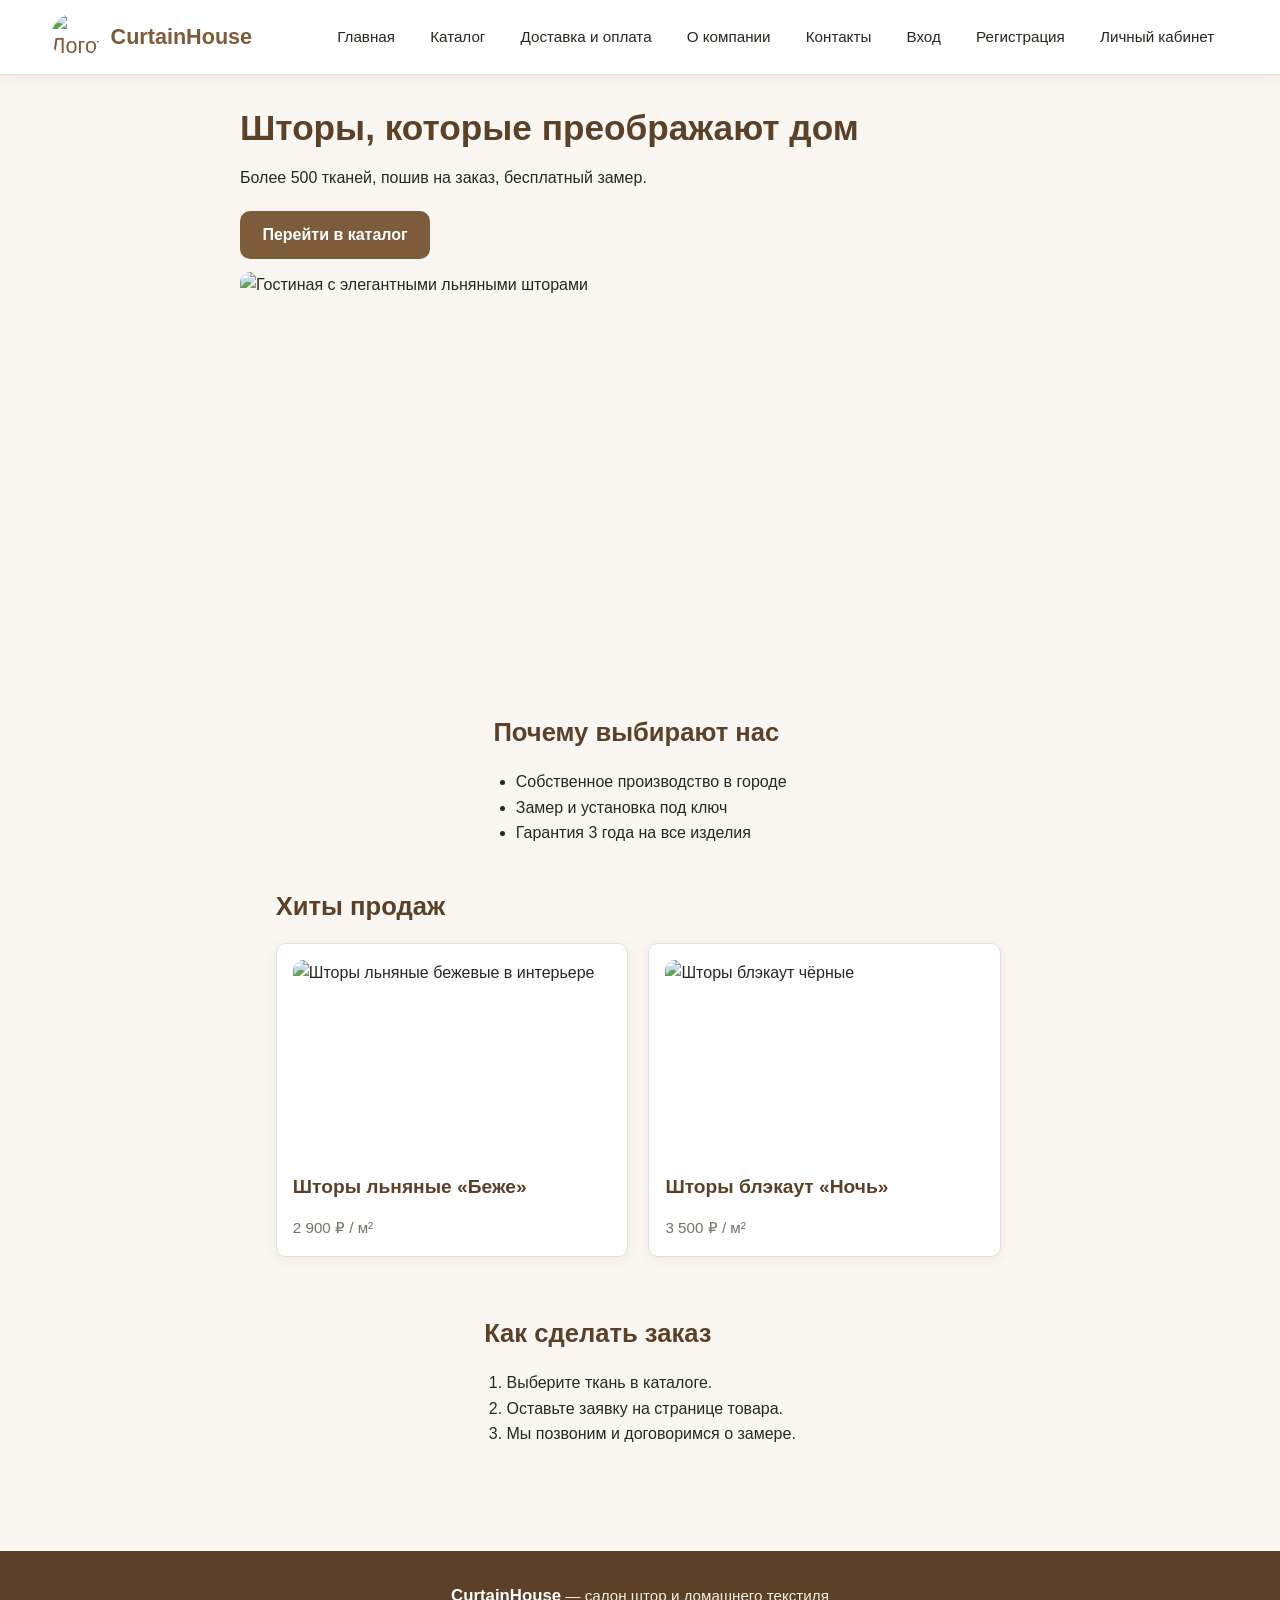
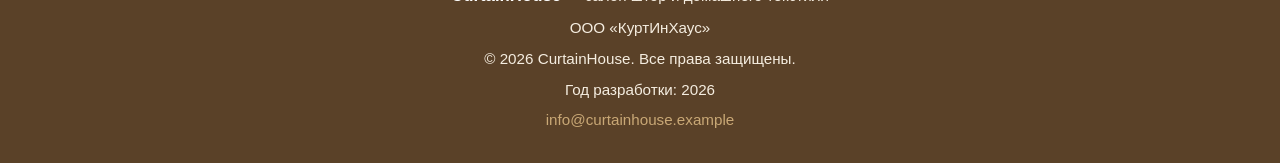
==== index.html @ 253ac28e "Восстановил файлы сайта в корне" ====
<!DOCTYPE html>
<html lang="ru">
<head>
  <meta charset="UTF-8">
  <meta name="viewport" content="width=device-width, initial-scale=1.0">
  <meta name="description" content="CurtainHouse — интернет-магазин штор: готовые решения и пошив на заказ.">
  <title>CurtainHouse — магазин штор</title>
<link rel="stylesheet" href="css/style.css">
</head>
<body>
  <!-- ШАПКА (см. Этап 3) -->
   <header>
  <a href="index.html">
    <img src="assets/images/logo.png" alt="Логотип CurtainHouse" width="60" height="60">
    <strong>CurtainHouse</strong>
  </a>
  <nav aria-label="Основное меню">
    <ul>
      <li><a href="index.html">Главная</a></li>
      <li><a href="catalog.html">Каталог</a></li>
      <li><a href="delivery.html">Доставка и оплата</a></li>
      <li><a href="about.html">О компании</a></li>
      <li><a href="contacts.html">Контакты</a></li>
      <li><a href="login.html">Вход</a></li>
      <li><a href="register.html">Регистрация</a></li>
      <li><a href="profile.html">Личный кабинет</a></li>
    </ul>
  </nav>
</header>

  <main>
    <!-- Секция-герой с единственным h1 -->
    <section>
      <h1>Шторы, которые преображают дом</h1>
      <p>Более 500 тканей, пошив на заказ, бесплатный замер.</p>
      <p><a href="catalog.html">Перейти в каталог</a></p>
      <img src="assets/images/hero.jpg" alt="Гостиная с элегантными льняными шторами" width="800" height="400">
    </section>

    <!-- Преимущества -->
    <section>
      <h2>Почему выбирают нас</h2>
      <ul>
        <li>Собственное производство в городе</li>
        <li>Замер и установка под ключ</li>
        <li>Гарантия 3 года на все изделия</li>
      </ul>
    </section>

    <!-- Хиты продаж -->
    <section>
      <h2>Хиты продаж</h2>

      <article>
        <img src="assets/images/curtain-1.jpg" alt="Шторы льняные бежевые в интерьере" width="320" height="200">
        <h3><a href="product.html">Шторы льняные «Беже»</a></h3>
        <p>2 900 ₽ / м²</p>
      </article>

      <article>
        <img src="assets/images/curtain-2.jpg" alt="Шторы блэкаут чёрные" width="320" height="200">
        <h3><a href="product.html">Шторы блэкаут «Ночь»</a></h3>
        <p>3 500 ₽ / м²</p>
      </article>
    </section>

    <!-- Как заказать -->
    <section>
      <h2>Как сделать заказ</h2>
      <ol>
        <li>Выберите ткань в каталоге.</li>
        <li>Оставьте заявку на странице товара.</li>
        <li>Мы позвоним и договоримся о замере.</li>
      </ol>
    </section>
  </main>

  <!-- ПОДВАЛ (см. Этап 3) -->
   <footer>
  <p><strong>CurtainHouse</strong> — салон штор и домашнего текстиля</p>
  <p>ООО «КуртИнХаус»</p>
  <p>&copy; 2026 CurtainHouse. Все права защищены.</p>
  <p>Год разработки: 2026</p>
  <p><a href="mailto:info@curtainhouse.example">info@curtainhouse.example</a></p>
</footer>
</body>
</html>
---- css/style.css ----
/* ============================================================
   CurtainHouse — общие стили для всех страниц
   ============================================================ */

/* --- 1. Сброс и базовые стили --- */

*,
*::before,
*::after {
  box-sizing: border-box;
  margin: 0;
  padding: 0;
}

:root {
  /* Цветовая палитра */
  --color-primary: #7c5c3b;        /* тёмно-коричневый — акцент */
  --color-primary-dark: #5a4128;
  --color-accent: #c9a876;         /* песочный */
  --color-bg: #faf7f2;             /* тёплый белый фон */
  --color-surface: #ffffff;        /* карточки */
  --color-text: #2b2620;           /* основной текст */
  --color-muted: #7a7168;          /* второстепенный */
  --color-border: #e6dfd3;         /* границы */

  /* Типографика */
  --font-main: 'Segoe UI', Tahoma, Verdana, sans-serif;
  --radius: 10px;
  --shadow: 0 2px 12px rgba(60, 45, 30, 0.08);
  --container: 1180px;
}

html {
  font-size: 16px;
  scroll-behavior: smooth;
}

body {
  font-family: var(--font-main);
  font-size: 1rem;
  line-height: 1.6;
  color: var(--color-text);
  background-color: var(--color-bg);
  min-height: 100vh;
  display: flex;
  flex-direction: column;
}

img {
  max-width: 100%;
  height: auto;
  display: block;
  border-radius: var(--radius);
}

a {
  color: var(--color-primary);
  text-decoration: none;
  transition: color 0.2s;
}

a:hover {
  color: var(--color-primary-dark);
  text-decoration: underline;
}

ul, ol {
  padding-left: 1.4rem;
}

/* --- 2. Контейнер --- */

header,
main,
footer {
  width: 100%;
}

header > *,
footer > *,
main > * {
  max-width: var(--container);
  margin-left: auto;
  margin-right: auto;
}

main {
  flex: 1;
  padding: 2rem 1.5rem 4rem;
  display: block;
}

main > * {
  margin-bottom: 2.5rem;
}

/* --- 3. Шапка сайта --- */

header {
  background: var(--color-surface);
  border-bottom: 1px solid var(--color-border);
  box-shadow: var(--shadow);
  position: sticky;
  top: 0;
  z-index: 100;
  padding: 0.8rem 1.5rem;
  display: flex;
  flex-wrap: wrap;
  align-items: center;
  justify-content: space-between;
  gap: 1rem;
}

header > a {
  display: flex;
  align-items: center;
  gap: 0.7rem;
  font-size: 1.35rem;
  color: var(--color-primary);
  text-decoration: none;
}

header > a:hover {
  text-decoration: none;
  color: var(--color-primary-dark);
}

header > a img {
  width: 48px;
  height: 48px;
  border-radius: 50%;
  object-fit: cover;
}

header nav ul {
  list-style: none;
  padding: 0;
  margin: 0;
  display: flex;
  flex-wrap: wrap;
  gap: 0.4rem;
}

header nav a {
  display: inline-block;
  padding: 0.5rem 0.9rem;
  border-radius: var(--radius);
  font-size: 0.95rem;
  color: var(--color-text);
}

header nav a:hover {
  background: var(--color-bg);
  color: var(--color-primary);
  text-decoration: none;
}

header nav a[aria-current="page"] {
  background: var(--color-primary);
  color: #fff;
}

/* --- 4. Заголовки --- */

h1 {
  font-size: 2.2rem;
  line-height: 1.2;
  margin-bottom: 1rem;
  color: var(--color-primary-dark);
}

h2 {
  font-size: 1.6rem;
  margin-bottom: 1rem;
  color: var(--color-primary-dark);
}

h3 {
  font-size: 1.2rem;
  margin-bottom: 0.5rem;
  color: var(--color-text);
}

p {
  margin-bottom: 0.8rem;
}

/* --- 5. Секции --- */

section {
  margin-bottom: 2.5rem;
}

/* --- 6. Карточки товаров (article) --- */

main {
  display: grid;
  grid-template-columns: 1fr;
  gap: 0;
}

section[aria-label="Список товаров"] {
  display: grid;
  grid-template-columns: repeat(auto-fill, minmax(260px, 1fr));
  gap: 1.5rem;
}

section[aria-label="Список товаров"] h2 {
  grid-column: 1 / -1;
}

article {
  background: var(--color-surface);
  border: 1px solid var(--color-border);
  border-radius: var(--radius);
  padding: 1rem;
  box-shadow: var(--shadow);
  transition: transform 0.2s, box-shadow 0.2s;
  display: flex;
  flex-direction: column;
  gap: 0.5rem;
}

article:hover {
  transform: translateY(-3px);
  box-shadow: 0 6px 20px rgba(60, 45, 30, 0.14);
}

article img {
  width: 100%;
  height: 200px;
  object-fit: cover;
}

article h3 {
  margin: 0.3rem 0;
}

article h3 a {
  color: var(--color-primary-dark);
}

article p {
  margin: 0;
  font-size: 0.95rem;
  color: var(--color-muted);
}

article p strong {
  color: var(--color-primary);
  font-size: 1.05rem;
}

article > a {
  margin-top: auto;
  align-self: flex-start;
  padding: 0.5rem 1rem;
  background: var(--color-primary);
  color: #fff;
  border-radius: var(--radius);
  font-size: 0.9rem;
}

article > a:hover {
  background: var(--color-primary-dark);
  color: #fff;
  text-decoration: none;
}

/* --- 7. Карточки на главной (в секциях, где нет grid-aria) --- */

main > section {
  display: block;
}

main > section > article {
  display: inline-flex;
  vertical-align: top;
  width: calc(50% - 0.75rem);
  margin-right: 1rem;
  margin-bottom: 1rem;
}

main > section > article:nth-of-type(2n) {
  margin-right: 0;
}

/* --- 8. Каталог: боковая панель с фильтрами --- */

main:has(aside) {
  display: grid;
  grid-template-columns: 280px 1fr;
  gap: 2rem;
  align-items: start;
}

main:has(aside) > h1 {
  grid-column: 1 / -1;
}

main:has(aside) > aside {
  grid-column: 1 / 2;
}

main:has(aside) > section[aria-label="Список товаров"] {
  grid-column: 2 / 3;
}

aside {
  background: var(--color-surface);
  border: 1px solid var(--color-border);
  border-radius: var(--radius);
  padding: 1.2rem;
  box-shadow: var(--shadow);
  position: sticky;
  top: 90px;
}

aside h2 {
  font-size: 1.2rem;
  margin-bottom: 1rem;
  padding-bottom: 0.5rem;
  border-bottom: 2px solid var(--color-accent);
}

aside p {
  margin-bottom: 1rem;
}

aside ul {
  list-style: none;
  padding: 0;
}

aside ul li {
  margin-bottom: 0.4rem;
}

/* --- 9. Формы --- */

form {
  background: var(--color-surface);
  padding: 1.5rem;
  border-radius: var(--radius);
  border: 1px solid var(--color-border);
  box-shadow: var(--shadow);
  max-width: 640px;
}

aside form {
  padding: 0;
  border: none;
  box-shadow: none;
  background: transparent;
  max-width: 100%;
}

form p {
  margin-bottom: 1rem;
}

label {
  display: inline-block;
  margin-bottom: 0.35rem;
  font-weight: 500;
  color: var(--color-text);
  font-size: 0.95rem;
}

fieldset {
  border: 1px solid var(--color-border);
  border-radius: var(--radius);
  padding: 1rem;
  margin-bottom: 1rem;
}

legend {
  padding: 0 0.5rem;
  font-weight: 600;
  color: var(--color-primary-dark);
}

input[type="text"],
input[type="email"],
input[type="tel"],
input[type="password"],
input[type="search"],
input[type="number"],
input[type="date"],
input[type="color"],
select,
textarea {
  width: 100%;
  padding: 0.6rem 0.8rem;
  border: 1px solid var(--color-border);
  border-radius: 8px;
  font-family: inherit;
  font-size: 0.95rem;
  background: #fff;
  color: var(--color-text);
  transition: border-color 0.2s, box-shadow 0.2s;
}

input:focus,
select:focus,
textarea:focus {
  outline: none;
  border-color: var(--color-primary);
  box-shadow: 0 0 0 3px rgba(124, 92, 59, 0.15);
}

input[type="radio"],
input[type="checkbox"] {
  width: auto;
  margin-right: 0.4rem;
  accent-color: var(--color-primary);
}

input[type="color"] {
  height: 42px;
  padding: 0.2rem;
}

textarea {
  resize: vertical;
  min-height: 80px;
}

button {
  padding: 0.7rem 1.4rem;
  border: none;
  border-radius: var(--radius);
  font-family: inherit;
  font-size: 0.95rem;
  font-weight: 600;
  cursor: pointer;
  transition: background 0.2s, transform 0.1s;
  margin-right: 0.5rem;
  margin-top: 0.5rem;
}

button[type="submit"] {
  background: var(--color-primary);
  color: #fff;
}

button[type="submit"]:hover {
  background: var(--color-primary-dark);
}

button[type="reset"] {
  background: var(--color-bg);
  color: var(--color-text);
  border: 1px solid var(--color-border);
}

button[type="reset"]:hover {
  background: var(--color-border);
}

button:active {
  transform: scale(0.98);
}

/* Кнопка отмены в таблице заказов */
tbody button {
  padding: 0.35rem 0.8rem;
  font-size: 0.85rem;
  margin: 0;
}

tbody form {
  padding: 0;
  border: none;
  box-shadow: none;
  background: transparent;
  max-width: 100%;
}

/* --- 10. Таблицы --- */

table {
  width: 100%;
  border-collapse: collapse;
  background: var(--color-surface);
  border-radius: var(--radius);
  overflow: hidden;
  box-shadow: var(--shadow);
  margin-top: 0.5rem;
}

caption {
  text-align: left;
  font-style: italic;
  color: var(--color-muted);
  padding: 0.5rem 0;
  font-size: 0.9rem;
}

thead {
  background: var(--color-primary);
  color: #fff;
}

th,
td {
  padding: 0.75rem 1rem;
  text-align: left;
  border-bottom: 1px solid var(--color-border);
  vertical-align: middle;
}

th {
  font-weight: 600;
  font-size: 0.95rem;
}

tbody tr:hover {
  background: var(--color-bg);
}

tbody tr:last-child td {
  border-bottom: none;
}

/* --- 11. Хлебные крошки --- */

nav[aria-label="Хлебные крошки"] {
  font-size: 0.9rem;
  color: var(--color-muted);
  margin-bottom: 1rem;
}

nav[aria-label="Хлебные крошки"] a {
  color: var(--color-muted);
}

nav[aria-label="Хлебные крошки"] span {
  color: var(--color-text);
  font-weight: 500;
}

/* --- 12. Список определений (dl) --- */

dl {
  display: grid;
  grid-template-columns: max-content 1fr;
  gap: 0.5rem 1.5rem;
  background: var(--color-surface);
  padding: 1.2rem;
  border-radius: var(--radius);
  border: 1px solid var(--color-border);
}

dt {
  font-weight: 600;
  color: var(--color-muted);
}

dd {
  color: var(--color-text);
}

/* --- 13. Figure --- */

figure {
  margin: 1rem 0;
}

figcaption {
  font-size: 0.9rem;
  color: var(--color-muted);
  margin-top: 0.5rem;
  font-style: italic;
}

/* --- 14. Видео --- */

video {
  max-width: 100%;
  height: auto;
  border-radius: var(--radius);
  box-shadow: var(--shadow);
}

/* --- 15. Подвал --- */

footer {
  background: var(--color-primary-dark);
  color: #f5ede0;
  padding: 2rem 1.5rem 1.5rem;
  text-align: center;
  margin-top: auto;
}

footer p {
  margin-bottom: 0.4rem;
  font-size: 0.95rem;
}

footer strong {
  color: #fff;
  font-size: 1.05rem;
}

footer a {
  color: var(--color-accent);
}

footer a:hover {
  color: #fff;
}

/* --- 16. Ссылки-кнопки (главная) --- */

section > p > a:only-child {
  display: inline-block;
  padding: 0.7rem 1.4rem;
  background: var(--color-primary);
  color: #fff;
  border-radius: var(--radius);
  font-weight: 600;
  margin-top: 0.5rem;
}

section > p > a:only-child:hover {
  background: var(--color-primary-dark);
  color: #fff;
  text-decoration: none;
}

/* --- 17. Адаптив --- */

@media (max-width: 900px) {
  main:has(aside) {
    grid-template-columns: 1fr;
  }

  main:has(aside) > section[aria-label="Список товаров"],
  main:has(aside) > aside {
    grid-column: 1 / -1;
  }

  aside {
    position: static;
  }

  main > section > article {
    width: 100%;
    margin-right: 0;
  }
}

@media (max-width: 640px) {
  html {
    font-size: 15px;
  }

  h1 {
    font-size: 1.7rem;
  }

  h2 {
    font-size: 1.35rem;
  }

  header {
    flex-direction: column;
    align-items: flex-start;
    padding: 0.7rem 1rem;
  }

  header nav ul {
    gap: 0.2rem;
  }

  header nav a {
    padding: 0.4rem 0.7rem;
    font-size: 0.9rem;
  }

  main {
    padding: 1.2rem 1rem 3rem;
  }

  section[aria-label="Список товаров"] {
    grid-template-columns: 1fr;
  }

  dl {
    grid-template-columns: 1fr;
    gap: 0.2rem 0;
  }

  dt {
    margin-top: 0.5rem;
  }

  th,
  td {
    padding: 0.5rem;
    font-size: 0.85rem;
  }
}
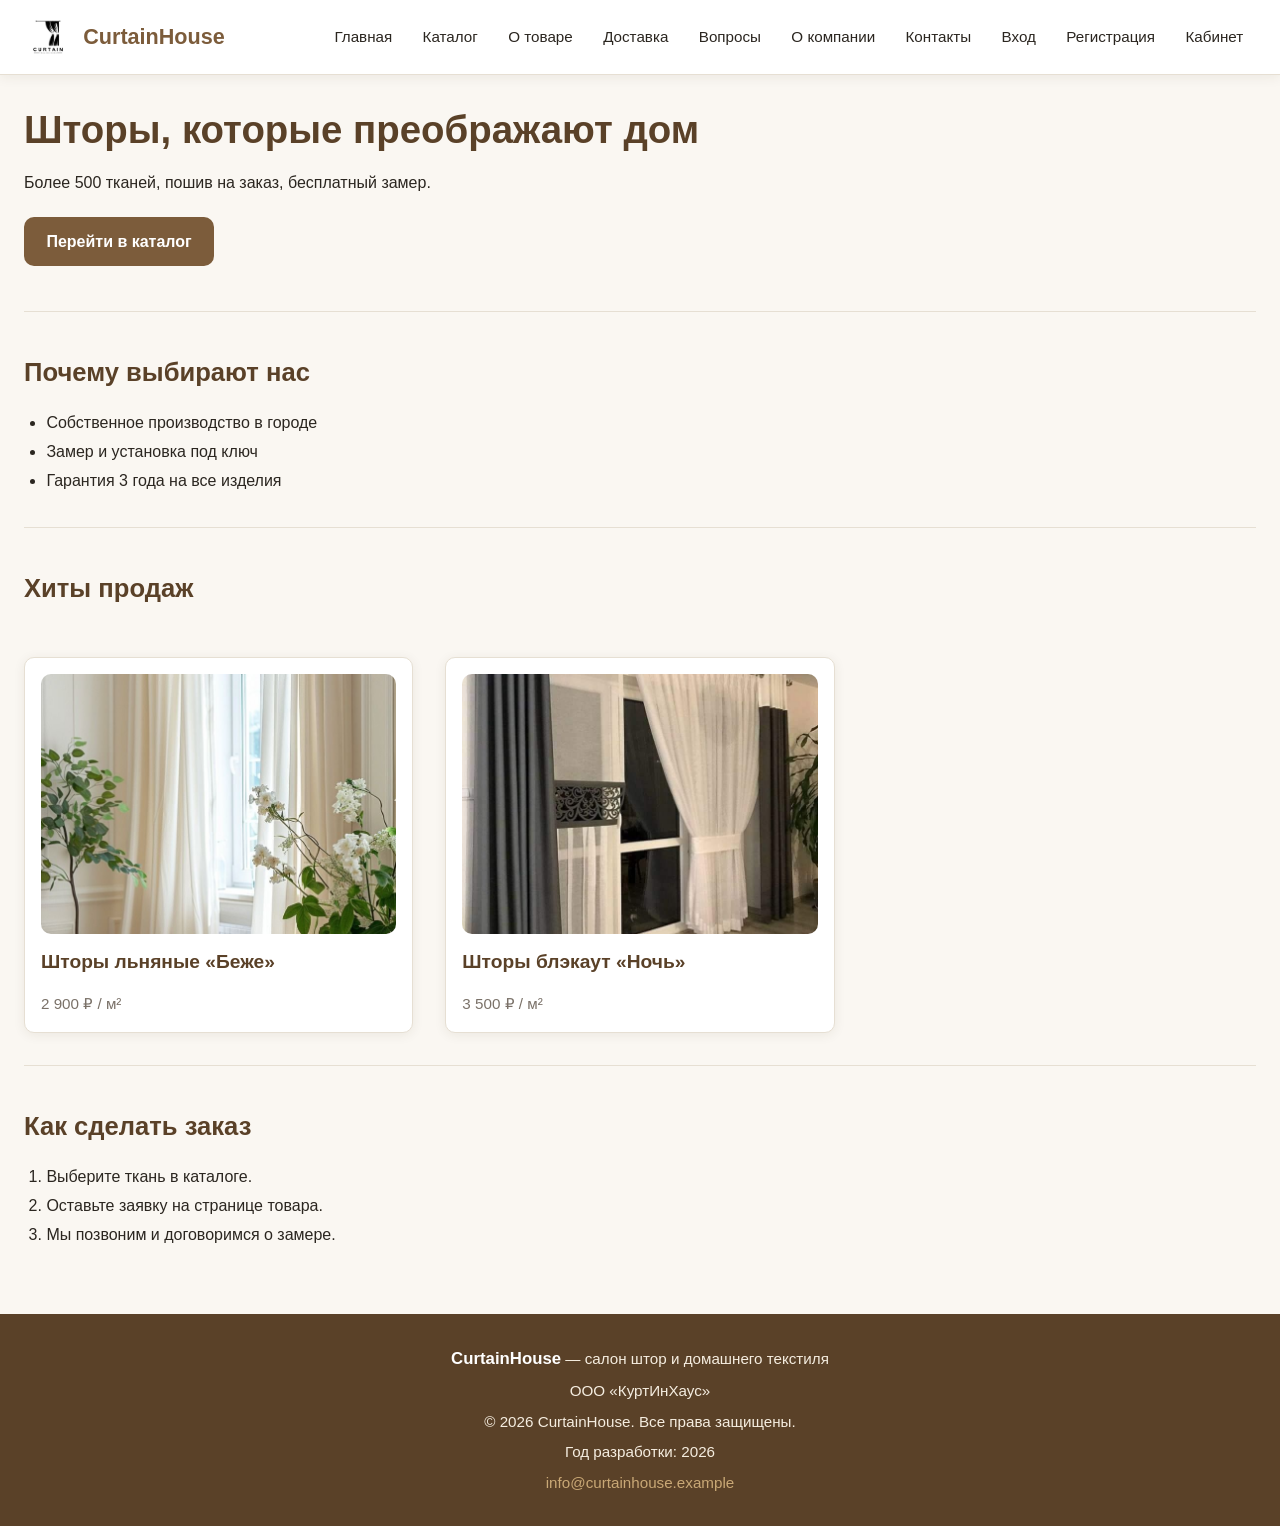
==== commit 4c416aeb: "Обновил страницы, добавил FAQ и картинки" ====
--- a/index.html
+++ b/index.html
@@ -8,22 +8,23 @@
 <link rel="stylesheet" href="css/style.css">
 </head>
 <body>
-  <!-- ШАПКА (см. Этап 3) -->
-   <header>
+<header>
   <a href="index.html">
-    <img src="assets/images/logo.png" alt="Логотип CurtainHouse" width="60" height="60">
+    <img src="10.jpg" alt="Логотип CurtainHouse" width="60" height="60">
     <strong>CurtainHouse</strong>
   </a>
   <nav aria-label="Основное меню">
     <ul>
       <li><a href="index.html">Главная</a></li>
       <li><a href="catalog.html">Каталог</a></li>
-      <li><a href="delivery.html">Доставка и оплата</a></li>
+      <li><a href="product.html">О товаре</a></li>
+      <li><a href="delivery.html">Доставка</a></li>
+          <li><a href="faq.html" >Вопросы</a></li>
       <li><a href="about.html">О компании</a></li>
       <li><a href="contacts.html">Контакты</a></li>
       <li><a href="login.html">Вход</a></li>
       <li><a href="register.html">Регистрация</a></li>
-      <li><a href="profile.html">Личный кабинет</a></li>
+      <li><a href="profile.html">Кабинет</a></li>
     </ul>
   </nav>
 </header>
@@ -34,7 +35,6 @@
       <h1>Шторы, которые преображают дом</h1>
       <p>Более 500 тканей, пошив на заказ, бесплатный замер.</p>
       <p><a href="catalog.html">Перейти в каталог</a></p>
-      <img src="assets/images/hero.jpg" alt="Гостиная с элегантными льняными шторами" width="800" height="400">
     </section>
 
     <!-- Преимущества -->
@@ -52,13 +52,13 @@
       <h2>Хиты продаж</h2>
 
       <article>
-        <img src="assets/images/curtain-1.jpg" alt="Шторы льняные бежевые в интерьере" width="320" height="200">
+        <img src="1.jpg" alt="Шторы льняные бежевые в интерьере" width="320" height="200">
         <h3><a href="product.html">Шторы льняные «Беже»</a></h3>
         <p>2 900 ₽ / м²</p>
       </article>
 
       <article>
-        <img src="assets/images/curtain-2.jpg" alt="Шторы блэкаут чёрные" width="320" height="200">
+        <img src="4.jpg" alt="Шторы блэкаут чёрные" width="320" height="200">
         <h3><a href="product.html">Шторы блэкаут «Ночь»</a></h3>
         <p>3 500 ₽ / м²</p>
       </article>
--- a/css/style.css
+++ b/css/style.css
@@ -1,104 +1,49 @@
 /* ============================================================
-   CurtainHouse — общие стили для всех страниц
+   CurtainHouse — стили для всех страниц
    ============================================================ */
 
-/* --- 1. Сброс и базовые стили --- */
-
-*,
-*::before,
-*::after {
-  box-sizing: border-box;
-  margin: 0;
-  padding: 0;
-}
+/* --- Сброс и переменные --- */
+
+*, *::before, *::after { box-sizing: border-box; margin: 0; padding: 0; }
 
 :root {
-  /* Цветовая палитра */
-  --color-primary: #7c5c3b;        /* тёмно-коричневый — акцент */
-  --color-primary-dark: #5a4128;
-  --color-accent: #c9a876;         /* песочный */
-  --color-bg: #faf7f2;             /* тёплый белый фон */
-  --color-surface: #ffffff;        /* карточки */
-  --color-text: #2b2620;           /* основной текст */
-  --color-muted: #7a7168;          /* второстепенный */
-  --color-border: #e6dfd3;         /* границы */
-
-  /* Типографика */
-  --font-main: 'Segoe UI', Tahoma, Verdana, sans-serif;
+  --primary: #7c5c3b;
+  --primary-dark: #5a4128;
+  --accent: #c9a876;
+  --bg: #faf7f2;
+  --surface: #fff;
+  --text: #2b2620;
+  --muted: #7a7168;
+  --border: #e6dfd3;
   --radius: 10px;
   --shadow: 0 2px 12px rgba(60, 45, 30, 0.08);
-  --container: 1180px;
-}
-
-html {
-  font-size: 16px;
-  scroll-behavior: smooth;
-}
+  --container: 1400px;
+  --font: 'Segoe UI', Tahoma, Verdana, sans-serif;
+}
+
+html { font-size: 16px; scroll-behavior: smooth; }
 
 body {
-  font-family: var(--font-main);
+  font-family: var(--font);
   font-size: 1rem;
   line-height: 1.6;
-  color: var(--color-text);
-  background-color: var(--color-bg);
+  color: var(--text);
+  background: var(--bg);
   min-height: 100vh;
   display: flex;
   flex-direction: column;
 }
 
-img {
-  max-width: 100%;
-  height: auto;
-  display: block;
-  border-radius: var(--radius);
-}
-
-a {
-  color: var(--color-primary);
-  text-decoration: none;
-  transition: color 0.2s;
-}
-
-a:hover {
-  color: var(--color-primary-dark);
-  text-decoration: underline;
-}
-
-ul, ol {
-  padding-left: 1.4rem;
-}
-
-/* --- 2. Контейнер --- */
-
-header,
-main,
-footer {
-  width: 100%;
-}
-
-header > *,
-footer > *,
-main > * {
-  max-width: var(--container);
-  margin-left: auto;
-  margin-right: auto;
-}
-
-main {
-  flex: 1;
-  padding: 2rem 1.5rem 4rem;
-  display: block;
-}
-
-main > * {
-  margin-bottom: 2.5rem;
-}
-
-/* --- 3. Шапка сайта --- */
+img { max-width: 100%; height: auto; display: block; }
+a { color: var(--primary); text-decoration: none; transition: color 0.2s; }
+a:hover { color: var(--primary-dark); text-decoration: underline; }
+ul, ol { padding-left: 1.4rem; }
+
+/* --- Шапка --- */
 
 header {
-  background: var(--color-surface);
-  border-bottom: 1px solid var(--color-border);
+  background: var(--surface);
+  border-bottom: 1px solid var(--border);
   box-shadow: var(--shadow);
   position: sticky;
   top: 0;
@@ -116,21 +61,12 @@
   align-items: center;
   gap: 0.7rem;
   font-size: 1.35rem;
-  color: var(--color-primary);
+  color: var(--primary);
   text-decoration: none;
 }
 
-header > a:hover {
-  text-decoration: none;
-  color: var(--color-primary-dark);
-}
-
-header > a img {
-  width: 48px;
-  height: 48px;
-  border-radius: 50%;
-  object-fit: cover;
-}
+header > a:hover { color: var(--primary-dark); text-decoration: none; }
+header > a img { width: 48px; height: 48px; border-radius: 50%; object-fit: cover; }
 
 header nav ul {
   list-style: none;
@@ -138,168 +74,131 @@
   margin: 0;
   display: flex;
   flex-wrap: wrap;
-  gap: 0.4rem;
+  gap: 0.3rem;
 }
 
 header nav a {
   display: inline-block;
-  padding: 0.5rem 0.9rem;
+  padding: 0.5rem 0.8rem;
   border-radius: var(--radius);
   font-size: 0.95rem;
-  color: var(--color-text);
-}
-
-header nav a:hover {
-  background: var(--color-bg);
-  color: var(--color-primary);
-  text-decoration: none;
-}
-
-header nav a[aria-current="page"] {
-  background: var(--color-primary);
-  color: #fff;
-}
-
-/* --- 4. Заголовки --- */
-
-h1 {
-  font-size: 2.2rem;
-  line-height: 1.2;
-  margin-bottom: 1rem;
-  color: var(--color-primary-dark);
-}
-
-h2 {
-  font-size: 1.6rem;
-  margin-bottom: 1rem;
-  color: var(--color-primary-dark);
-}
-
-h3 {
-  font-size: 1.2rem;
-  margin-bottom: 0.5rem;
-  color: var(--color-text);
-}
-
-p {
-  margin-bottom: 0.8rem;
-}
-
-/* --- 5. Секции --- */
-
-section {
+  color: var(--text);
+}
+
+header nav a:hover { background: var(--bg); color: var(--primary); text-decoration: none; }
+header nav a[aria-current="page"] { background: var(--primary); color: #fff; }
+
+/* --- Основной контейнер --- */
+
+main {
+  flex: 1;
+  width: 100%;
+  max-width: var(--container);
+  margin: 0 auto;
+  padding: 2rem 1.5rem 4rem;
+}
+
+/* --- Заголовки --- */
+
+h1 { font-size: 2.4rem; line-height: 1.2; margin-bottom: 1rem; color: var(--primary-dark); }
+h2 { font-size: 1.6rem; margin-bottom: 1rem; color: var(--primary-dark); }
+h3 { font-size: 1.2rem; margin-bottom: 0.5rem; }
+p  { margin-bottom: 0.8rem; }
+
+/* --- Секции --- */
+
+main > section {
   margin-bottom: 2.5rem;
-}
-
-/* --- 6. Карточки товаров (article) --- */
-
-main {
-  display: grid;
-  grid-template-columns: 1fr;
-  gap: 0;
-}
-
-section[aria-label="Список товаров"] {
-  display: grid;
-  grid-template-columns: repeat(auto-fill, minmax(260px, 1fr));
-  gap: 1.5rem;
-}
-
-section[aria-label="Список товаров"] h2 {
-  grid-column: 1 / -1;
-}
+  padding-bottom: 2rem;
+  border-bottom: 1px solid var(--border);
+  clear: both;
+}
+
+main > section:last-of-type {
+  border-bottom: none;
+  padding-bottom: 0;
+  margin-bottom: 0;
+}
+
+main > section h2:first-child { margin-top: 0; }
+main > section p { max-width: 900px; line-height: 1.7; }
+main > section ul,
+main > section ol { max-width: 900px; line-height: 1.8; }
+
+/* --- Карточки товаров --- */
 
 article {
-  background: var(--color-surface);
-  border: 1px solid var(--color-border);
+  background: var(--surface);
+  border: 1px solid var(--border);
   border-radius: var(--radius);
   padding: 1rem;
   box-shadow: var(--shadow);
   transition: transform 0.2s, box-shadow 0.2s;
   display: flex;
   flex-direction: column;
-  gap: 0.5rem;
+  gap: 0.6rem;
+  overflow: hidden;
 }
 
 article:hover {
   transform: translateY(-3px);
-  box-shadow: 0 6px 20px rgba(60, 45, 30, 0.14);
+  box-shadow: 0 8px 24px rgba(60, 45, 30, 0.14);
 }
 
 article img {
   width: 100%;
-  height: 200px;
+  height: 260px;
   object-fit: cover;
-}
-
-article h3 {
-  margin: 0.3rem 0;
-}
-
-article h3 a {
-  color: var(--color-primary-dark);
-}
-
-article p {
-  margin: 0;
-  font-size: 0.95rem;
-  color: var(--color-muted);
-}
-
-article p strong {
-  color: var(--color-primary);
-  font-size: 1.05rem;
-}
+  border-radius: var(--radius);
+}
+
+article h3 { margin: 0.2rem 0; }
+article h3 a { color: var(--primary-dark); }
+article p { margin: 0; font-size: 0.95rem; color: var(--muted); }
+article p strong { color: var(--primary); font-size: 1.05rem; }
 
 article > a {
   margin-top: auto;
   align-self: flex-start;
   padding: 0.5rem 1rem;
-  background: var(--color-primary);
+  background: var(--primary);
   color: #fff;
   border-radius: var(--radius);
   font-size: 0.9rem;
 }
 
-article > a:hover {
-  background: var(--color-primary-dark);
-  color: #fff;
-  text-decoration: none;
-}
-
-/* --- 7. Карточки на главной (в секциях, где нет grid-aria) --- */
-
-main > section {
-  display: block;
-}
-
-main > section > article {
-  display: inline-flex;
-  vertical-align: top;
-  width: calc(50% - 0.75rem);
-  margin-right: 1rem;
-  margin-bottom: 1rem;
-}
-
-main > section > article:nth-of-type(2n) {
-  margin-right: 0;
-}
-
-/* --- 8. Каталог: боковая панель с фильтрами --- */
+article > a:hover { background: var(--primary-dark); color: #fff; text-decoration: none; }
+
+/* --- Сетка карточек на главной и в каталоге --- */
+
+main > section:has(article),
+section[aria-label="Список товаров"] {
+  display: grid;
+  grid-template-columns: repeat(auto-fill, minmax(320px, 1fr));
+  gap: 2rem;
+  align-items: stretch;
+}
+
+main > section:has(article) > h2,
+section[aria-label="Список товаров"] > h2 {
+  grid-column: 1 / -1;
+}
+
+/* --- Каталог с фильтрами --- */
 
 main:has(aside) {
   display: grid;
-  grid-template-columns: 280px 1fr;
-  gap: 2rem;
+  grid-template-columns: 300px 1fr;
+  gap: 2.5rem;
   align-items: start;
 }
 
-main:has(aside) > h1 {
-  grid-column: 1 / -1;
-}
+main:has(aside) > h1 { grid-column: 1 / -1; }
 
 main:has(aside) > aside {
   grid-column: 1 / 2;
+  position: sticky;
+  top: 90px;
 }
 
 main:has(aside) > section[aria-label="Список товаров"] {
@@ -307,78 +206,52 @@
 }
 
 aside {
-  background: var(--color-surface);
-  border: 1px solid var(--color-border);
-  border-radius: var(--radius);
-  padding: 1.2rem;
-  box-shadow: var(--shadow);
-  position: sticky;
-  top: 90px;
+  background: var(--surface);
+  border: 1px solid var(--border);
+  border-radius: 12px;
+  padding: 1.5rem;
+  box-shadow: var(--shadow);
 }
 
 aside h2 {
-  font-size: 1.2rem;
+  font-size: 1.25rem;
   margin-bottom: 1rem;
   padding-bottom: 0.5rem;
-  border-bottom: 2px solid var(--color-accent);
-}
-
-aside p {
-  margin-bottom: 1rem;
-}
-
-aside ul {
-  list-style: none;
-  padding: 0;
-}
-
-aside ul li {
-  margin-bottom: 0.4rem;
-}
-
-/* --- 9. Формы --- */
+  border-bottom: 2px solid var(--accent);
+}
+
+aside ul { list-style: none; padding: 0; }
+aside ul li { margin-bottom: 0.4rem; }
+
+/* --- Формы --- */
 
 form {
-  background: var(--color-surface);
+  background: var(--surface);
   padding: 1.5rem;
   border-radius: var(--radius);
-  border: 1px solid var(--color-border);
+  border: 1px solid var(--border);
   box-shadow: var(--shadow);
   max-width: 640px;
 }
 
-aside form {
-  padding: 0;
-  border: none;
-  box-shadow: none;
-  background: transparent;
-  max-width: 100%;
-}
-
-form p {
-  margin-bottom: 1rem;
-}
+aside form { padding: 0; border: none; box-shadow: none; background: transparent; max-width: 100%; }
+form p { margin-bottom: 1rem; }
 
 label {
   display: inline-block;
   margin-bottom: 0.35rem;
   font-weight: 500;
-  color: var(--color-text);
   font-size: 0.95rem;
 }
 
 fieldset {
-  border: 1px solid var(--color-border);
+  border: 1px solid var(--border);
   border-radius: var(--radius);
   padding: 1rem;
   margin-bottom: 1rem;
 }
 
-legend {
-  padding: 0 0.5rem;
-  font-weight: 600;
-  color: var(--color-primary-dark);
-}
+legend { padding: 0 0.5rem; font-weight: 600; color: var(--primary-dark); }
 
 input[type="text"],
 input[type="email"],
@@ -392,39 +265,28 @@
 textarea {
   width: 100%;
   padding: 0.6rem 0.8rem;
-  border: 1px solid var(--color-border);
+  border: 1px solid var(--border);
   border-radius: 8px;
   font-family: inherit;
   font-size: 0.95rem;
   background: #fff;
-  color: var(--color-text);
+  color: var(--text);
   transition: border-color 0.2s, box-shadow 0.2s;
 }
 
-input:focus,
-select:focus,
-textarea:focus {
+input:focus, select:focus, textarea:focus {
   outline: none;
-  border-color: var(--color-primary);
+  border-color: var(--primary);
   box-shadow: 0 0 0 3px rgba(124, 92, 59, 0.15);
 }
 
-input[type="radio"],
-input[type="checkbox"] {
+input[type="radio"], input[type="checkbox"] {
   width: auto;
   margin-right: 0.4rem;
-  accent-color: var(--color-primary);
-}
-
-input[type="color"] {
-  height: 42px;
-  padding: 0.2rem;
-}
-
-textarea {
-  resize: vertical;
-  min-height: 80px;
-}
+  accent-color: var(--primary);
+}
+
+textarea { resize: vertical; min-height: 80px; }
 
 button {
   padding: 0.7rem 1.4rem;
@@ -439,266 +301,193 @@
   margin-top: 0.5rem;
 }
 
-button[type="submit"] {
-  background: var(--color-primary);
-  color: #fff;
-}
-
-button[type="submit"]:hover {
-  background: var(--color-primary-dark);
-}
-
-button[type="reset"] {
-  background: var(--color-bg);
-  color: var(--color-text);
-  border: 1px solid var(--color-border);
-}
-
-button[type="reset"]:hover {
-  background: var(--color-border);
-}
-
-button:active {
-  transform: scale(0.98);
-}
-
-/* Кнопка отмены в таблице заказов */
-tbody button {
-  padding: 0.35rem 0.8rem;
-  font-size: 0.85rem;
-  margin: 0;
-}
-
-tbody form {
-  padding: 0;
-  border: none;
-  box-shadow: none;
-  background: transparent;
-  max-width: 100%;
-}
-
-/* --- 10. Таблицы --- */
+button[type="submit"] { background: var(--primary); color: #fff; }
+button[type="submit"]:hover { background: var(--primary-dark); }
+button[type="reset"] { background: var(--bg); color: var(--text); border: 1px solid var(--border); }
+button[type="reset"]:hover { background: var(--border); }
+button:active { transform: scale(0.98); }
+
+tbody button { padding: 0.35rem 0.8rem; font-size: 0.85rem; margin: 0; }
+tbody form { padding: 0; border: none; box-shadow: none; background: transparent; max-width: 100%; }
+
+/* --- Таблицы --- */
 
 table {
   width: 100%;
   border-collapse: collapse;
-  background: var(--color-surface);
+  background: var(--surface);
   border-radius: var(--radius);
   overflow: hidden;
   box-shadow: var(--shadow);
   margin-top: 0.5rem;
 }
 
-caption {
-  text-align: left;
-  font-style: italic;
-  color: var(--color-muted);
-  padding: 0.5rem 0;
-  font-size: 0.9rem;
-}
-
-thead {
-  background: var(--color-primary);
-  color: #fff;
-}
-
-th,
-td {
-  padding: 0.75rem 1rem;
-  text-align: left;
-  border-bottom: 1px solid var(--color-border);
-  vertical-align: middle;
-}
-
-th {
-  font-weight: 600;
-  font-size: 0.95rem;
-}
-
-tbody tr:hover {
-  background: var(--color-bg);
-}
-
-tbody tr:last-child td {
-  border-bottom: none;
-}
-
-/* --- 11. Хлебные крошки --- */
-
-nav[aria-label="Хлебные крошки"] {
-  font-size: 0.9rem;
-  color: var(--color-muted);
-  margin-bottom: 1rem;
-}
-
-nav[aria-label="Хлебные крошки"] a {
-  color: var(--color-muted);
-}
-
-nav[aria-label="Хлебные крошки"] span {
-  color: var(--color-text);
-  font-weight: 500;
-}
-
-/* --- 12. Список определений (dl) --- */
+caption { text-align: left; font-style: italic; color: var(--muted); padding: 0.5rem 0; font-size: 0.9rem; }
+thead { background: var(--primary); color: #fff; }
+th, td { padding: 0.75rem 1rem; text-align: left; border-bottom: 1px solid var(--border); vertical-align: middle; }
+th { font-weight: 600; font-size: 0.95rem; }
+tbody tr:hover { background: var(--bg); }
+tbody tr:last-child td { border-bottom: none; }
+
+/* --- Хлебные крошки --- */
+
+nav[aria-label="Хлебные крошки"] { font-size: 0.9rem; color: var(--muted); margin-bottom: 1rem; }
+nav[aria-label="Хлебные крошки"] a { color: var(--muted); }
+nav[aria-label="Хлебные крошки"] span { color: var(--text); font-weight: 500; }
+
+/* --- Список определений --- */
 
 dl {
   display: grid;
   grid-template-columns: max-content 1fr;
   gap: 0.5rem 1.5rem;
-  background: var(--color-surface);
+  background: var(--surface);
   padding: 1.2rem;
   border-radius: var(--radius);
-  border: 1px solid var(--color-border);
-}
-
-dt {
-  font-weight: 600;
-  color: var(--color-muted);
-}
-
-dd {
-  color: var(--color-text);
-}
-
-/* --- 13. Figure --- */
-
-figure {
-  margin: 1rem 0;
-}
-
-figcaption {
-  font-size: 0.9rem;
-  color: var(--color-muted);
-  margin-top: 0.5rem;
-  font-style: italic;
-}
-
-/* --- 14. Видео --- */
-
-video {
-  max-width: 100%;
-  height: auto;
-  border-radius: var(--radius);
-  box-shadow: var(--shadow);
-}
-
-/* --- 15. Подвал --- */
+  border: 1px solid var(--border);
+}
+
+dt { font-weight: 600; color: var(--muted); }
+dd { color: var(--text); }
+
+/* --- Figure и видео --- */
+
+figure { margin: 1rem 0; }
+figcaption { font-size: 0.9rem; color: var(--muted); margin-top: 0.5rem; font-style: italic; }
+video { max-width: 100%; height: auto; border-radius: var(--radius); box-shadow: var(--shadow); }
+
+/* --- Подвал --- */
 
 footer {
-  background: var(--color-primary-dark);
+  background: var(--primary-dark);
   color: #f5ede0;
   padding: 2rem 1.5rem 1.5rem;
   text-align: center;
   margin-top: auto;
 }
 
-footer p {
-  margin-bottom: 0.4rem;
-  font-size: 0.95rem;
-}
-
-footer strong {
-  color: #fff;
-  font-size: 1.05rem;
-}
-
-footer a {
-  color: var(--color-accent);
-}
-
-footer a:hover {
-  color: #fff;
-}
-
-/* --- 16. Ссылки-кнопки (главная) --- */
+footer p { margin-bottom: 0.4rem; font-size: 0.95rem; }
+footer strong { color: #fff; font-size: 1.05rem; }
+footer a { color: var(--accent); }
+footer a:hover { color: #fff; }
+
+/* --- Ссылка-кнопка на главной --- */
 
 section > p > a:only-child {
   display: inline-block;
   padding: 0.7rem 1.4rem;
-  background: var(--color-primary);
+  background: var(--primary);
   color: #fff;
   border-radius: var(--radius);
   font-weight: 600;
   margin-top: 0.5rem;
 }
 
-section > p > a:only-child:hover {
-  background: var(--color-primary-dark);
-  color: #fff;
-  text-decoration: none;
-}
-
-/* --- 17. Адаптив --- */
-
-@media (max-width: 900px) {
+section > p > a:only-child:hover { background: var(--primary-dark); color: #fff; text-decoration: none; }
+
+/* --- Адаптив --- */
+
+@media (max-width: 1100px) {
   main:has(aside) {
     grid-template-columns: 1fr;
+    gap: 1.5rem;
   }
 
-  main:has(aside) > section[aria-label="Список товаров"],
-  main:has(aside) > aside {
+  main:has(aside) > aside,
+  main:has(aside) > section[aria-label="Список товаров"] {
     grid-column: 1 / -1;
   }
 
-  aside {
-    position: static;
-  }
-
-  main > section > article {
-    width: 100%;
-    margin-right: 0;
-  }
-}
-
-@media (max-width: 640px) {
-  html {
-    font-size: 15px;
-  }
-
-  h1 {
-    font-size: 1.7rem;
-  }
-
-  h2 {
-    font-size: 1.35rem;
-  }
-
-  header {
-    flex-direction: column;
-    align-items: flex-start;
-    padding: 0.7rem 1rem;
-  }
-
-  header nav ul {
-    gap: 0.2rem;
-  }
-
-  header nav a {
-    padding: 0.4rem 0.7rem;
-    font-size: 0.9rem;
-  }
-
-  main {
-    padding: 1.2rem 1rem 3rem;
-  }
-
+  main:has(aside) > aside { position: static; }
+}
+
+@media (max-width: 700px) {
+  html { font-size: 15px; }
+  h1 { font-size: 1.8rem; }
+  h2 { font-size: 1.35rem; }
+
+  header { flex-direction: column; align-items: flex-start; padding: 0.7rem 1rem; }
+  header nav a { padding: 0.4rem 0.7rem; font-size: 0.9rem; }
+
+  main { padding: 1.2rem 1rem 3rem; }
+  main > section { margin-bottom: 1.5rem; padding-bottom: 1.5rem; }
+
+  main > section:has(article),
   section[aria-label="Список товаров"] {
     grid-template-columns: 1fr;
   }
 
-  dl {
-    grid-template-columns: 1fr;
-    gap: 0.2rem 0;
-  }
-
-  dt {
-    margin-top: 0.5rem;
-  }
-
-  th,
-  td {
-    padding: 0.5rem;
-    font-size: 0.85rem;
-  }
+  article img { height: 220px; }
+
+  dl { grid-template-columns: 1fr; gap: 0.2rem 0; }
+  dt { margin-top: 0.5rem; }
+
+  th, td { padding: 0.5rem; font-size: 0.85rem; }
+}
+/* --- FAQ: details/summary --- */
+
+details {
+  background: var(--surface);
+  border: 1px solid var(--border);
+  border-radius: var(--radius);
+  padding: 0;
+  margin-bottom: 1rem;
+  box-shadow: var(--shadow);
+  overflow: hidden;
+  transition: box-shadow 0.2s;
+}
+
+details[open] {
+  box-shadow: 0 6px 20px rgba(60, 45, 30, 0.12);
+}
+
+summary {
+  padding: 1rem 1.25rem;
+  font-weight: 600;
+  font-size: 1.05rem;
+  color: var(--primary-dark);
+  cursor: pointer;
+  list-style: none;
+  display: flex;
+  justify-content: space-between;
+  align-items: center;
+  gap: 1rem;
+  transition: background 0.2s;
+}
+
+summary::-webkit-details-marker { display: none; }
+
+summary::after {
+  content: "+";
+  font-size: 1.5rem;
+  font-weight: 700;
+  color: var(--primary);
+  transition: transform 0.25s;
+  flex-shrink: 0;
+}
+
+details[open] summary::after {
+  content: "−";
+  transform: rotate(180deg);
+}
+
+summary:hover {
+  background: var(--bg);
+}
+
+summary:focus {
+  outline: 3px solid var(--accent);
+  outline-offset: -3px;
+}
+
+details p {
+  padding: 0 1.25rem 1.25rem;
+  color: var(--text);
+  line-height: 1.7;
+  margin: 0;
+}
+
+details a {
+  color: var(--primary);
+  text-decoration: underline;
 }
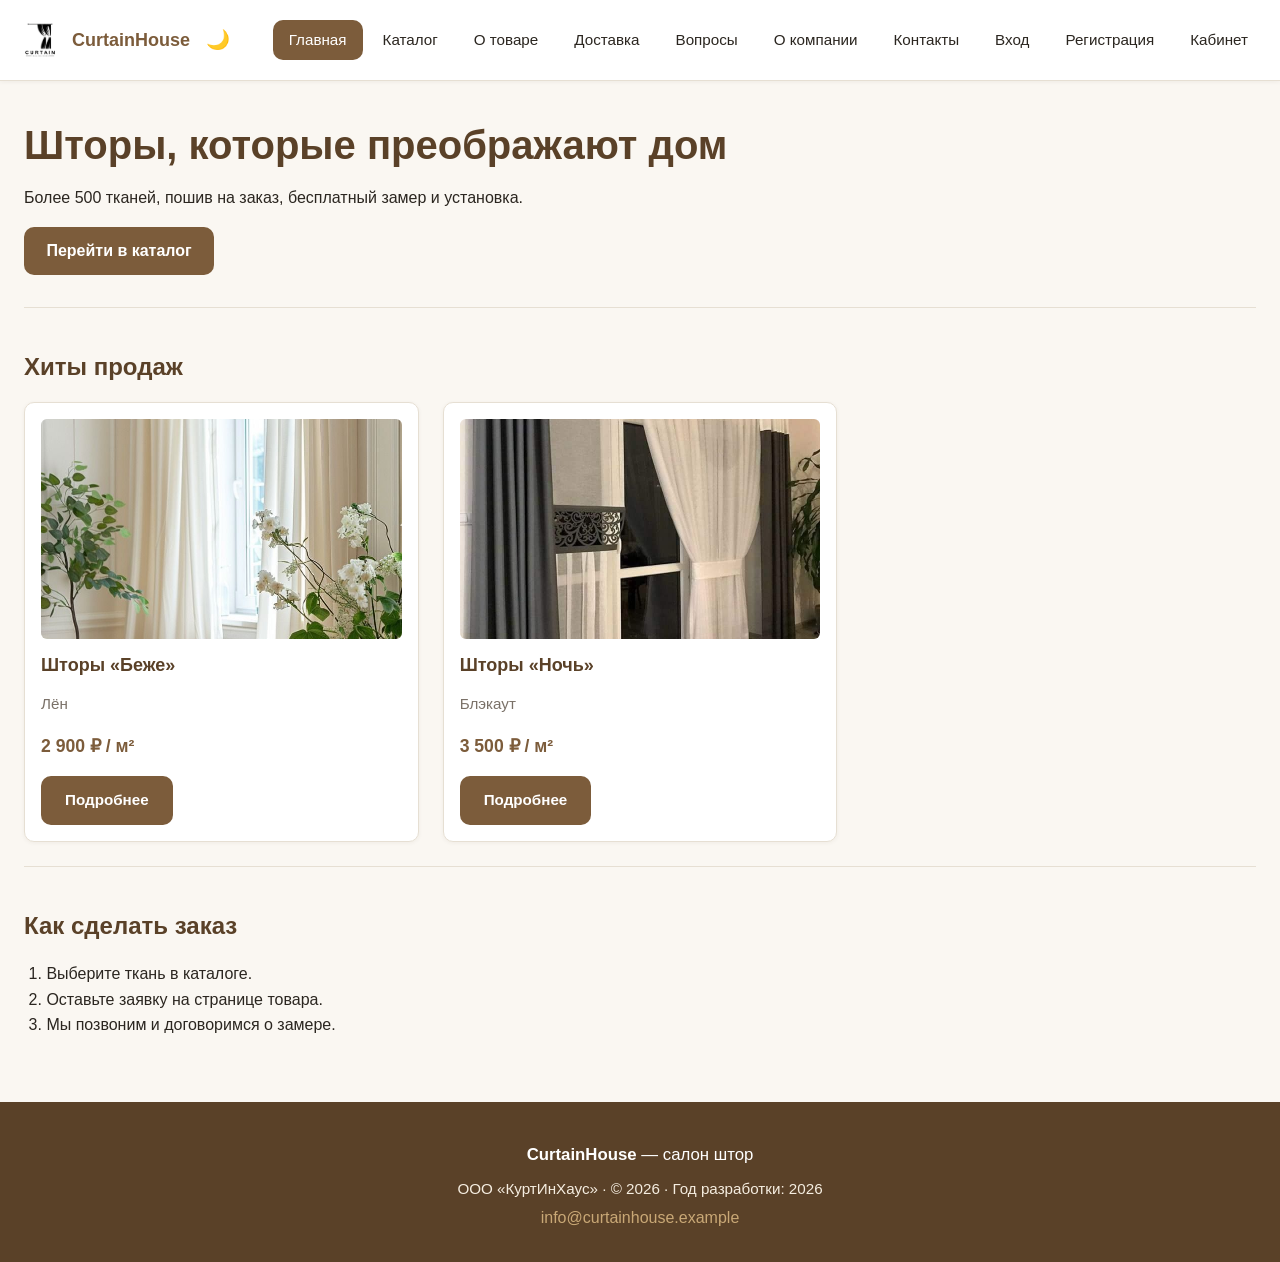
==== commit f88eb9c4: "Добавил отдельную кнопку со ссылкой на игру" ====
--- a/index.html
+++ b/index.html
@@ -5,66 +5,70 @@
   <meta name="viewport" content="width=device-width, initial-scale=1.0">
   <meta name="description" content="CurtainHouse — интернет-магазин штор: готовые решения и пошив на заказ.">
   <title>CurtainHouse — магазин штор</title>
-<link rel="stylesheet" href="css/style.css">
+  <link rel="stylesheet" href="css/style.css">
 </head>
 <body>
-<header>
-  <a href="index.html">
-    <img src="10.jpg" alt="Логотип CurtainHouse" width="60" height="60">
-    <strong>CurtainHouse</strong>
-  </a>
-  <nav aria-label="Основное меню">
-    <ul>
-      <li><a href="index.html">Главная</a></li>
-      <li><a href="catalog.html">Каталог</a></li>
-      <li><a href="product.html">О товаре</a></li>
-      <li><a href="delivery.html">Доставка</a></li>
-          <li><a href="faq.html" >Вопросы</a></li>
-      <li><a href="about.html">О компании</a></li>
-      <li><a href="contacts.html">Контакты</a></li>
-      <li><a href="login.html">Вход</a></li>
-      <li><a href="register.html">Регистрация</a></li>
-      <li><a href="profile.html">Кабинет</a></li>
-    </ul>
-  </nav>
-</header>
+  <a href="#main" class="skip-link">Перейти к основному содержимому</a>
 
-  <main>
-    <!-- Секция-герой с единственным h1 -->
+  <!-- ШАПКА (см. раздел 3) -->
+  <header class="header">
+    <a href="index.html" class="header__logo">
+      <img src="10.jpg" alt="Логотип CurtainHouse" width="48" height="48">
+      <strong>CurtainHouse</strong>
+    </a>
+    <label class="theme-toggle" aria-label="Переключить тему">
+  <input type="checkbox" class="theme-toggle__input" id="theme-toggle">
+  <span class="theme-toggle__icon">🌙</span>
+</label>
+    <input type="checkbox" id="burger" class="header__burger-input">
+    <label for="burger" class="header__burger" aria-label="Меню">
+      <span class="header__burger-line"></span>
+      <span class="header__burger-line"></span>
+      <span class="header__burger-line"></span>
+    </label>
+    <nav class="header__nav" aria-label="Основное меню">
+      <ul class="header__menu">
+        <li><a href="index.html" class="header__menu-link header__menu-link--active" aria-current="page">Главная</a></li>
+        <li><a href="catalog.html" class="header__menu-link">Каталог</a></li>
+        <li><a href="product.html" class="header__menu-link">О товаре</a></li>
+        <li><a href="delivery.html" class="header__menu-link">Доставка</a></li>
+        <li><a href="faq.html" class="header__menu-link">Вопросы</a></li>
+        <li><a href="about.html" class="header__menu-link">О компании</a></li>
+        <li><a href="contacts.html" class="header__menu-link">Контакты</a></li>
+        <li><a href="login.html" class="header__menu-link">Вход</a></li>
+        <li><a href="register.html" class="header__menu-link">Регистрация</a></li>
+        <li><a href="profile.html" class="header__menu-link">Кабинет</a></li>
+      </ul>
+    </nav>
+  </header>
+
+  <main class="main" id="main">
     <section>
       <h1>Шторы, которые преображают дом</h1>
-      <p>Более 500 тканей, пошив на заказ, бесплатный замер.</p>
-      <p><a href="catalog.html">Перейти в каталог</a></p>
+      <p>Более 500 тканей, пошив на заказ, бесплатный замер и установка.</p>
+      <p><a href="catalog.html" class="section__link">Перейти в каталог</a></p>
     </section>
 
-    <!-- Преимущества -->
     <section>
-      <h2>Почему выбирают нас</h2>
-      <ul>
-        <li>Собственное производство в городе</li>
-        <li>Замер и установка под ключ</li>
-        <li>Гарантия 3 года на все изделия</li>
-      </ul>
+      <h2>Хиты продаж</h2>
+      <div class="card-grid">
+        <article class="card">
+          <img class="card__image" src="1.jpg" alt="Шторы льняные бежевые" width="400" height="300">
+          <h3 class="card__title"><a href="product.html" class="card__title-link">Шторы «Беже»</a></h3>
+          <p class="card__meta">Лён</p>
+          <p class="card__price">2 900 ₽ / м²</p>
+          <a href="product.html" class="btn btn--primary card__btn">Подробнее</a>
+        </article>
+        <article class="card">
+          <img class="card__image" src="4.jpg" alt="Шторы блэкаут чёрные" width="400" height="300">
+          <h3 class="card__title"><a href="product.html" class="card__title-link">Шторы «Ночь»</a></h3>
+          <p class="card__meta">Блэкаут</p>
+          <p class="card__price">3 500 ₽ / м²</p>
+          <a href="product.html" class="btn btn--primary card__btn">Подробнее</a>
+        </article>
+      </div>
     </section>
 
-    <!-- Хиты продаж -->
-    <section>
-      <h2>Хиты продаж</h2>
-
-      <article>
-        <img src="1.jpg" alt="Шторы льняные бежевые в интерьере" width="320" height="200">
-        <h3><a href="product.html">Шторы льняные «Беже»</a></h3>
-        <p>2 900 ₽ / м²</p>
-      </article>
-
-      <article>
-        <img src="4.jpg" alt="Шторы блэкаут чёрные" width="320" height="200">
-        <h3><a href="product.html">Шторы блэкаут «Ночь»</a></h3>
-        <p>3 500 ₽ / м²</p>
-      </article>
-    </section>
-
-    <!-- Как заказать -->
     <section>
       <h2>Как сделать заказ</h2>
       <ol>
@@ -74,14 +78,12 @@
       </ol>
     </section>
   </main>
-
-  <!-- ПОДВАЛ (см. Этап 3) -->
-   <footer>
-  <p><strong>CurtainHouse</strong> — салон штор и домашнего текстиля</p>
-  <p>ООО «КуртИнХаус»</p>
-  <p>&copy; 2026 CurtainHouse. Все права защищены.</p>
-  <p>Год разработки: 2026</p>
-  <p><a href="mailto:info@curtainhouse.example">info@curtainhouse.example</a></p>
-</footer>
+     
+  <footer class="footer">
+    <p class="footer__title"><strong>CurtainHouse</strong> — салон штор</p>
+    <p class="footer__text">ООО «КуртИнХаус» · &copy; 2026 · Год разработки: 2026</p>
+    <p><a href="mailto:info@curtainhouse.example" class="footer__link">info@curtainhouse.example</a></p>
+  </footer>
+    <script src="js/theme.js"></script>
 </body>
 </html>
--- a/css/style.css
+++ b/css/style.css
@@ -1,493 +1,1082 @@
 /* ============================================================
-   CurtainHouse — стили для всех страниц
-   ============================================================ */
-
-/* --- Сброс и переменные --- */
-
-*, *::before, *::after { box-sizing: border-box; margin: 0; padding: 0; }
+   CurtainHouse — финальный стиль
+   Содержание:
+   1.  Сброс и токены
+   2.  Тёмная тема (prefers-color-scheme + data-theme)
+   3.  Базовая типографика
+   4.  Шапка, бургер-меню, переключатель темы
+   5.  Основной контейнер
+   6.  Кнопки и ссылки
+   7.  Формы (hover, focus-visible, user-invalid)
+   8.  Карточки и сетка каталога
+   9.  Каталог «сайдбар + контент»
+   10. Страница товара (grid-template-areas)
+   11. Таблицы с прокруткой
+   12. Figure, видео, dl, FAQ
+   13. Подвал
+   14. Скелетон (shimmer)
+   15. @keyframes
+   16. Эффекты: поворот, подсказки, пульс, тост, зум,
+       3D-карточка, «взрыв»
+   17. animation-timeline: view()
+   18. prefers-reduced-motion
+   19. Адаптив (mobile-first)
+   ============================================================ */
+
+/* ============================================================
+   1. СБРОС И ТОКЕНЫ
+   ============================================================ */
+
+*,
+*::before,
+*::after {
+  box-sizing: border-box;
+  margin: 0;
+  padding: 0;
+}
 
 :root {
-  --primary: #7c5c3b;
-  --primary-dark: #5a4128;
-  --accent: #c9a876;
-  --bg: #faf7f2;
-  --surface: #fff;
-  --text: #2b2620;
-  --muted: #7a7168;
-  --border: #e6dfd3;
-  --radius: 10px;
-  --shadow: 0 2px 12px rgba(60, 45, 30, 0.08);
+  /* Палитра — фирменный цвет и оттенки */
+  --color-primary: #7c5c3b;
+  --color-primary-dark: #5a4128;
+  --color-accent: #c9a876;
+  --color-accent-light: #e6d3b3;
+  --color-bg: #faf7f2;
+  --color-surface: #ffffff;
+  --color-text: #2b2620;
+  --color-muted: #7a7168;
+  --color-border: #e6dfd3;
+  --color-danger: #c0392b;
+  --color-success: #27ae60;
+
+  /* Отступы */
+  --space-xs: 0.25rem;
+  --space-sm: 0.5rem;
+  --space-md: 1rem;
+  --space-lg: 1.5rem;
+  --space-xl: 2.5rem;
+  --space-2xl: 4rem;
+
+  /* Радиусы */
+  --radius-sm: 6px;
+  --radius-md: 10px;
+  --radius-lg: 16px;
+  --radius-full: 999px;
+
+  /* Типографика */
+  --font-main: 'Segoe UI', Tahoma, Verdana, sans-serif;
+  --fs-base: 1rem;
+  --fs-lg: 1.125rem;
+  --fs-xl: 1.5rem;
+  --fs-2xl: 2rem;
+  --fs-3xl: 2.5rem;
+
+  /* Тени и переходы */
+  --shadow-sm: 0 1px 4px rgba(60, 45, 30, 0.06);
+  --shadow-md: 0 4px 16px rgba(60, 45, 30, 0.1);
+  --shadow-lg: 0 12px 32px rgba(60, 45, 30, 0.16);
+  --transition-fast: 0.15s ease;
+  --transition-base: 0.25s ease;
+  --transition-slow: 0.4s ease;
+
+  /* Сетка */
   --container: 1400px;
-  --font: 'Segoe UI', Tahoma, Verdana, sans-serif;
-}
-
-html { font-size: 16px; scroll-behavior: smooth; }
+  --header-h: 80px;
+}
+
+/* ============================================================
+   2. ТЁМНАЯ ТЕМА
+   ============================================================ */
+
+@media (prefers-color-scheme: dark) {
+  :root {
+    --color-primary: #c9a876;
+    --color-primary-dark: #e6d3b3;
+    --color-accent: #a8835a;
+    --color-accent-light: #6a4a2b;
+    --color-bg: #1a1613;
+    --color-surface: #241f1a;
+    --color-text: #f2ede4;
+    --color-muted: #b8ada0;
+    --color-border: #3a322a;
+    --color-danger: #e57366;
+  }
+}
+
+/* Ручное переключение через атрибут data-theme */
+:root[data-theme="dark"] {
+  --color-primary: #c9a876;
+  --color-primary-dark: #e6d3b3;
+  --color-accent: #a8835a;
+  --color-accent-light: #6a4a2b;
+  --color-bg: #1a1613;
+  --color-surface: #241f1a;
+  --color-text: #f2ede4;
+  --color-muted: #b8ada0;
+  --color-border: #3a322a;
+  --color-danger: #e57366;
+}
+
+:root[data-theme="light"] {
+  --color-primary: #7c5c3b;
+  --color-primary-dark: #5a4128;
+  --color-accent: #c9a876;
+  --color-accent-light: #e6d3b3;
+  --color-bg: #faf7f2;
+  --color-surface: #ffffff;
+  --color-text: #2b2620;
+  --color-muted: #7a7168;
+  --color-border: #e6dfd3;
+  --color-danger: #c0392b;
+}
+
+/* ============================================================
+   3. БАЗОВАЯ ТИПОГРАФИКА
+   ============================================================ */
+
+html {
+  font-size: 16px;
+  scroll-behavior: smooth;
+}
 
 body {
-  font-family: var(--font);
-  font-size: 1rem;
+  font-family: var(--font-main);
+  font-size: var(--fs-base);
   line-height: 1.6;
-  color: var(--text);
-  background: var(--bg);
+  color: var(--color-text);
+  background: var(--color-bg);
   min-height: 100vh;
   display: flex;
   flex-direction: column;
+  overflow-x: hidden;
 }
 
 img { max-width: 100%; height: auto; display: block; }
-a { color: var(--primary); text-decoration: none; transition: color 0.2s; }
-a:hover { color: var(--primary-dark); text-decoration: underline; }
+
+a {
+  color: var(--color-primary);
+  text-decoration: none;
+  transition: color var(--transition-fast);
+}
+
+a:hover { color: var(--color-primary-dark); text-decoration: underline; }
+
 ul, ol { padding-left: 1.4rem; }
 
-/* --- Шапка --- */
-
-header {
-  background: var(--surface);
-  border-bottom: 1px solid var(--border);
-  box-shadow: var(--shadow);
+h1 { font-size: var(--fs-2xl); margin-bottom: var(--space-md); color: var(--color-primary-dark); line-height: 1.2; }
+h2 { font-size: var(--fs-xl); margin-bottom: var(--space-md); color: var(--color-primary-dark); }
+h3 { font-size: var(--fs-lg); margin-bottom: var(--space-sm); }
+p  { margin-bottom: var(--space-sm); }
+
+/* Skip-link */
+.skip-link {
+  position: absolute;
+  top: -100px;
+  left: var(--space-md);
+  padding: var(--space-sm) var(--space-md);
+  background: var(--color-primary-dark);
+  color: #fff;
+  border-radius: 0 0 var(--radius-md) var(--radius-md);
+  font-weight: 600;
+  z-index: 1000;
+  transition: top var(--transition-fast);
+}
+
+.skip-link:focus {
+  top: 0;
+  color: #fff;
+  text-decoration: none;
+  outline: 3px solid var(--color-accent);
+}
+
+/* ============================================================
+   4. ШАПКА, БУРГЕР-МЕНЮ, ПЕРЕКЛЮЧАТЕЛЬ ТЕМЫ
+   ============================================================ */
+
+.header {
+  background: var(--color-surface);
+  border-bottom: 1px solid var(--color-border);
+  box-shadow: var(--shadow-sm);
   position: sticky;
   top: 0;
   z-index: 100;
-  padding: 0.8rem 1.5rem;
+  padding: var(--space-md);
   display: flex;
   flex-wrap: wrap;
   align-items: center;
   justify-content: space-between;
-  gap: 1rem;
-}
-
-header > a {
+  gap: var(--space-sm);
+}
+
+.header__logo {
   display: flex;
   align-items: center;
-  gap: 0.7rem;
-  font-size: 1.35rem;
-  color: var(--primary);
+  gap: var(--space-sm);
+  font-size: var(--fs-lg);
+  color: var(--color-primary);
   text-decoration: none;
 }
 
-header > a:hover { color: var(--primary-dark); text-decoration: none; }
-header > a img { width: 48px; height: 48px; border-radius: 50%; object-fit: cover; }
-
-header nav ul {
+.header__logo img {
+  width: 48px;
+  height: 48px;
+  border-radius: 50%;
+  object-fit: cover;
+  transition: transform var(--transition-base);
+}
+
+.header__logo:hover img { transform: rotate(360deg); }
+.header__logo:hover { text-decoration: none; color: var(--color-primary-dark); }
+
+/* Переключатель темы — чекбокс + label */
+.theme-toggle {
+  display: flex;
+  align-items: center;
+  gap: var(--space-xs);
+  cursor: pointer;
+  padding: var(--space-sm);
+  border-radius: var(--radius-sm);
+  transition: background var(--transition-fast);
+}
+
+.theme-toggle:hover { background: var(--color-bg); }
+
+.theme-toggle__input { display: none; }
+
+.theme-toggle__icon {
+  display: inline-block;
+  font-size: 1.2rem;
+  transition: transform var(--transition-base);
+}
+
+.theme-toggle__input:checked ~ .theme-toggle__icon {
+  transform: rotate(360deg);
+}
+
+/* Бургер — чекбокс + label */
+.header__burger-input { display: none; }
+
+.header__burger {
+  display: flex;
+  flex-direction: column;
+  justify-content: center;
+  gap: 5px;
+  width: 40px;
+  height: 40px;
+  cursor: pointer;
+  padding: var(--space-sm);
+  border-radius: var(--radius-sm);
+  transition: background var(--transition-fast);
+}
+
+.header__burger:hover { background: var(--color-bg); }
+
+.header__burger-line {
+  display: block;
+  width: 24px;
+  height: 2px;
+  background: var(--color-text);
+  border-radius: 2px;
+  transition: transform var(--transition-base), opacity var(--transition-base);
+}
+
+.header__burger-input:checked ~ .header__burger .header__burger-line:nth-child(1) {
+  transform: translateY(7px) rotate(45deg);
+}
+.header__burger-input:checked ~ .header__burger .header__burger-line:nth-child(2) {
+  opacity: 0;
+}
+.header__burger-input:checked ~ .header__burger .header__burger-line:nth-child(3) {
+  transform: translateY(-7px) rotate(-45deg);
+}
+
+/* Меню */
+.header__nav {
+  width: 100%;
+  max-height: 0;
+  overflow: hidden;
+  transition: max-height var(--transition-slow);
+}
+
+.header__burger-input:checked ~ .header__nav { max-height: 800px; }
+
+.header__menu {
   list-style: none;
   padding: 0;
   margin: 0;
   display: flex;
-  flex-wrap: wrap;
-  gap: 0.3rem;
-}
-
-header nav a {
-  display: inline-block;
-  padding: 0.5rem 0.8rem;
-  border-radius: var(--radius);
+  flex-direction: column;
+  gap: var(--space-xs);
+}
+
+.header__menu-link {
+  display: block;
+  padding: var(--space-sm) var(--space-md);
+  border-radius: var(--radius-md);
+  color: var(--color-text);
   font-size: 0.95rem;
-  color: var(--text);
-}
-
-header nav a:hover { background: var(--bg); color: var(--primary); text-decoration: none; }
-header nav a[aria-current="page"] { background: var(--primary); color: #fff; }
-
-/* --- Основной контейнер --- */
-
-main {
+  transition: background var(--transition-fast), color var(--transition-fast), transform var(--transition-fast);
+}
+
+.header__menu-link:hover {
+  background: var(--color-bg);
+  color: var(--color-primary);
+  text-decoration: none;
+  transform: translateX(4px);
+}
+
+.header__menu-link--active { background: var(--color-primary); color: #fff; }
+.header__menu-link--active:hover { background: var(--color-primary-dark); color: #fff; }
+
+/* ============================================================
+   5. ОСНОВНОЙ КОНТЕЙНЕР
+   ============================================================ */
+
+.main {
   flex: 1;
   width: 100%;
   max-width: var(--container);
   margin: 0 auto;
-  padding: 2rem 1.5rem 4rem;
-}
-
-/* --- Заголовки --- */
-
-h1 { font-size: 2.4rem; line-height: 1.2; margin-bottom: 1rem; color: var(--primary-dark); }
-h2 { font-size: 1.6rem; margin-bottom: 1rem; color: var(--primary-dark); }
-h3 { font-size: 1.2rem; margin-bottom: 0.5rem; }
-p  { margin-bottom: 0.8rem; }
-
-/* --- Секции --- */
-
-main > section {
-  margin-bottom: 2.5rem;
-  padding-bottom: 2rem;
-  border-bottom: 1px solid var(--border);
-  clear: both;
-}
-
-main > section:last-of-type {
-  border-bottom: none;
-  padding-bottom: 0;
-  margin-bottom: 0;
-}
-
-main > section h2:first-child { margin-top: 0; }
-main > section p { max-width: 900px; line-height: 1.7; }
-main > section ul,
-main > section ol { max-width: 900px; line-height: 1.8; }
-
-/* --- Карточки товаров --- */
-
-article {
-  background: var(--surface);
-  border: 1px solid var(--border);
-  border-radius: var(--radius);
-  padding: 1rem;
-  box-shadow: var(--shadow);
-  transition: transform 0.2s, box-shadow 0.2s;
-  display: flex;
-  flex-direction: column;
-  gap: 0.6rem;
-  overflow: hidden;
-}
-
-article:hover {
-  transform: translateY(-3px);
-  box-shadow: 0 8px 24px rgba(60, 45, 30, 0.14);
-}
-
-article img {
-  width: 100%;
-  height: 260px;
-  object-fit: cover;
-  border-radius: var(--radius);
-}
-
-article h3 { margin: 0.2rem 0; }
-article h3 a { color: var(--primary-dark); }
-article p { margin: 0; font-size: 0.95rem; color: var(--muted); }
-article p strong { color: var(--primary); font-size: 1.05rem; }
-
-article > a {
-  margin-top: auto;
-  align-self: flex-start;
-  padding: 0.5rem 1rem;
-  background: var(--primary);
-  color: #fff;
-  border-radius: var(--radius);
-  font-size: 0.9rem;
-}
-
-article > a:hover { background: var(--primary-dark); color: #fff; text-decoration: none; }
-
-/* --- Сетка карточек на главной и в каталоге --- */
-
-main > section:has(article),
-section[aria-label="Список товаров"] {
-  display: grid;
-  grid-template-columns: repeat(auto-fill, minmax(320px, 1fr));
-  gap: 2rem;
-  align-items: stretch;
-}
-
-main > section:has(article) > h2,
-section[aria-label="Список товаров"] > h2 {
-  grid-column: 1 / -1;
-}
-
-/* --- Каталог с фильтрами --- */
-
-main:has(aside) {
-  display: grid;
-  grid-template-columns: 300px 1fr;
-  gap: 2.5rem;
-  align-items: start;
-}
-
-main:has(aside) > h1 { grid-column: 1 / -1; }
-
-main:has(aside) > aside {
-  grid-column: 1 / 2;
-  position: sticky;
-  top: 90px;
-}
-
-main:has(aside) > section[aria-label="Список товаров"] {
-  grid-column: 2 / 3;
-}
-
-aside {
-  background: var(--surface);
-  border: 1px solid var(--border);
-  border-radius: 12px;
-  padding: 1.5rem;
-  box-shadow: var(--shadow);
-}
-
-aside h2 {
-  font-size: 1.25rem;
-  margin-bottom: 1rem;
-  padding-bottom: 0.5rem;
-  border-bottom: 2px solid var(--accent);
-}
-
-aside ul { list-style: none; padding: 0; }
-aside ul li { margin-bottom: 0.4rem; }
-
-/* --- Формы --- */
-
-form {
-  background: var(--surface);
-  padding: 1.5rem;
-  border-radius: var(--radius);
-  border: 1px solid var(--border);
-  box-shadow: var(--shadow);
-  max-width: 640px;
-}
-
-aside form { padding: 0; border: none; box-shadow: none; background: transparent; max-width: 100%; }
-form p { margin-bottom: 1rem; }
-
-label {
-  display: inline-block;
-  margin-bottom: 0.35rem;
-  font-weight: 500;
-  font-size: 0.95rem;
-}
-
-fieldset {
-  border: 1px solid var(--border);
-  border-radius: var(--radius);
-  padding: 1rem;
-  margin-bottom: 1rem;
-}
-
-legend { padding: 0 0.5rem; font-weight: 600; color: var(--primary-dark); }
-
-input[type="text"],
-input[type="email"],
-input[type="tel"],
-input[type="password"],
-input[type="search"],
-input[type="number"],
-input[type="date"],
-input[type="color"],
-select,
-textarea {
-  width: 100%;
-  padding: 0.6rem 0.8rem;
-  border: 1px solid var(--border);
-  border-radius: 8px;
-  font-family: inherit;
-  font-size: 0.95rem;
-  background: #fff;
-  color: var(--text);
-  transition: border-color 0.2s, box-shadow 0.2s;
-}
-
-input:focus, select:focus, textarea:focus {
-  outline: none;
-  border-color: var(--primary);
-  box-shadow: 0 0 0 3px rgba(124, 92, 59, 0.15);
-}
-
-input[type="radio"], input[type="checkbox"] {
-  width: auto;
-  margin-right: 0.4rem;
-  accent-color: var(--primary);
-}
-
-textarea { resize: vertical; min-height: 80px; }
-
-button {
-  padding: 0.7rem 1.4rem;
+  padding: var(--space-lg) var(--space-md) var(--space-xl);
+}
+
+.main > section {
+  margin-bottom: var(--space-xl);
+  padding-bottom: var(--space-lg);
+  border-bottom: 1px solid var(--color-border);
+}
+
+.main > section:last-of-type { border-bottom: none; margin-bottom: 0; }
+
+/* ============================================================
+   6. КНОПКИ
+   ============================================================ */
+
+.btn {
+  display: inline-flex;
+  align-items: center;
+  justify-content: center;
+  padding: 0.75rem 1.5rem;
   border: none;
-  border-radius: var(--radius);
+  border-radius: var(--radius-md);
   font-family: inherit;
   font-size: 0.95rem;
   font-weight: 600;
   cursor: pointer;
-  transition: background 0.2s, transform 0.1s;
-  margin-right: 0.5rem;
-  margin-top: 0.5rem;
-}
-
-button[type="submit"] { background: var(--primary); color: #fff; }
-button[type="submit"]:hover { background: var(--primary-dark); }
-button[type="reset"] { background: var(--bg); color: var(--text); border: 1px solid var(--border); }
-button[type="reset"]:hover { background: var(--border); }
-button:active { transform: scale(0.98); }
-
-tbody button { padding: 0.35rem 0.8rem; font-size: 0.85rem; margin: 0; }
-tbody form { padding: 0; border: none; box-shadow: none; background: transparent; max-width: 100%; }
-
-/* --- Таблицы --- */
-
-table {
+  transition: transform var(--transition-fast), background var(--transition-base), box-shadow var(--transition-base);
+  position: relative;
+  overflow: hidden;
+}
+
+.btn:hover { transform: translateY(-2px); box-shadow: var(--shadow-md); }
+.btn:active { transform: translateY(0) scale(0.98); }
+
+.btn:focus-visible {
+  outline: 3px solid var(--color-accent);
+  outline-offset: 2px;
+}
+
+.btn--primary { background: var(--color-primary); color: #fff; }
+.btn--primary:hover { background: var(--color-primary-dark); color: #fff; text-decoration: none; }
+
+.btn--secondary {
+  background: transparent;
+  color: var(--color-text);
+  border: 1px solid var(--color-border);
+}
+.btn--secondary:hover { background: var(--color-bg); }
+
+/* Пульсирующая кнопка привлечения внимания */
+.btn--pulse { animation: pulse 2s infinite; }
+
+.section__link {
+  display: inline-block;
+  padding: 0.7rem 1.4rem;
+  background: var(--color-primary);
+  color: #fff;
+  border-radius: var(--radius-md);
+  font-weight: 600;
+  margin-top: var(--space-sm);
+  transition: background var(--transition-base), transform var(--transition-fast);
+}
+
+.section__link:hover {
+  background: var(--color-primary-dark);
+  color: #fff;
+  text-decoration: none;
+  transform: translateX(4px);
+}
+
+/* ============================================================
+   7. ФОРМЫ (hover, focus-visible, user-invalid)
+   ============================================================ */
+
+.form {
+  background: var(--color-surface);
+  padding: var(--space-lg);
+  border-radius: var(--radius-md);
+  border: 1px solid var(--color-border);
+  box-shadow: var(--shadow-sm);
+  max-width: 640px;
+}
+
+.aside .form { padding: 0; border: none; box-shadow: none; background: transparent; max-width: 100%; }
+
+.form__field { margin-bottom: var(--space-md); }
+
+.form__label {
+  display: inline-block;
+  margin-bottom: var(--space-xs);
+  font-weight: 500;
+  font-size: 0.95rem;
+}
+
+.form__input,
+.form__select,
+.form__textarea {
   width: 100%;
+  padding: 0.6rem 0.8rem;
+  border: 1px solid var(--color-border);
+  border-radius: var(--radius-sm);
+  font-family: inherit;
+  font-size: 0.95rem;
+  background: var(--color-surface);
+  color: var(--color-text);
+  transition: border-color var(--transition-fast), box-shadow var(--transition-fast), background var(--transition-fast);
+}
+
+.form__input:hover,
+.form__select:hover,
+.form__textarea:hover {
+  border-color: var(--color-accent);
+}
+
+.form__input:focus-visible,
+.form__select:focus-visible,
+.form__textarea:focus-visible {
+  outline: none;
+  border-color: var(--color-primary);
+  box-shadow: 0 0 0 3px rgba(124, 92, 59, 0.2);
+}
+
+/* :user-invalid — срабатывает только после ввода пользователя */
+.form__input:user-invalid,
+.form__select:user-invalid,
+.form__textarea:user-invalid {
+  border-color: var(--color-danger);
+  background: rgba(192, 57, 43, 0.05);
+  animation: shake 0.4s ease;
+}
+
+.form__fieldset {
+  border: 1px solid var(--color-border);
+  border-radius: var(--radius-md);
+  padding: var(--space-md);
+  margin-bottom: var(--space-md);
+}
+
+.form__legend {
+  padding: 0 var(--space-sm);
+  font-weight: 600;
+  color: var(--color-primary-dark);
+}
+
+.form__checkbox-label {
+  display: flex;
+  align-items: center;
+  gap: var(--space-sm);
+}
+
+.form__checkbox {
+  width: auto;
+  accent-color: var(--color-primary);
+}
+
+/* ============================================================
+   8. КАРТОЧКИ И СЕТКА КАТАЛОГА
+   ============================================================ */
+
+.card-grid {
+  display: grid;
+  grid-template-columns: repeat(auto-fill, minmax(280px, 1fr));
+  gap: var(--space-lg);
+  align-items: stretch;
+}
+
+.card-grid__title { grid-column: 1 / -1; }
+
+/* Карточка */
+.card {
+  background: var(--color-surface);
+  border: 1px solid var(--color-border);
+  border-radius: var(--radius-md);
+  padding: var(--space-md);
+  box-shadow: var(--shadow-sm);
+  transition: transform var(--transition-base), box-shadow var(--transition-base);
+  display: flex;
+  flex-direction: column;
+  gap: var(--space-sm);
+  overflow: hidden;
+  /* Появление карточек */
+  animation: card-appear 0.6s ease both;
+}
+
+/* Эффект увеличения при наведении */
+.card:hover {
+  transform: translateY(-4px) scale(1.02);
+  box-shadow: var(--shadow-lg);
+}
+
+.card__image {
+  width: 100%;
+  height: 220px;
+  object-fit: cover;
+  border-radius: var(--radius-sm);
+  transition: transform var(--transition-slow);
+}
+
+/* Увеличение изображения при наведении */
+.card:hover .card__image { transform: scale(1.08) rotate(1deg); }
+
+.card__title { margin: var(--space-xs) 0; }
+.card__title-link { color: var(--color-primary-dark); }
+.card__meta { color: var(--color-muted); font-size: 0.95rem; }
+.card__price { color: var(--color-primary); font-size: 1.1rem; font-weight: 600; }
+.card__actions { margin-top: auto; }
+.card__btn { align-self: flex-start; }
+
+/* --- 3D-карточка с эффектом переворота --- */
+
+.card--flip {
+  perspective: 1200px;
+  position: relative;
+  height: 340px;
+  padding: 0;
+  background: transparent;
+  border: none;
+  box-shadow: none;
+  display: block;
+}
+
+.card--flip__inner {
+  position: relative;
+  width: 100%;
+  height: 100%;
+  transition: transform 0.8s cubic-bezier(0.4, 0, 0.2, 1);
+  transform-style: preserve-3d;
+}
+
+.card--flip:hover .card--flip__inner,
+.card--flip:focus-within .card--flip__inner {
+  transform: rotateY(180deg);
+}
+
+.card--flip__front,
+.card--flip__back {
+  position: absolute;
+  inset: 0;
+  backface-visibility: hidden;
+  border-radius: var(--radius-md);
+  overflow: hidden;
+  background: var(--color-surface);
+  border: 1px solid var(--color-border);
+  padding: var(--space-md);
+  display: flex;
+  flex-direction: column;
+  gap: var(--space-sm);
+  box-shadow: var(--shadow-md);
+}
+
+.card--flip__back {
+  transform: rotateY(180deg);
+  background: var(--color-primary);
+  color: #fff;
+}
+
+.card--flip__back h3,
+.card--flip__back p { color: #fff; }
+
+/* ============================================================
+   9. КАТАЛОГ «САЙДБАР + КОНТЕНТ»
+   ============================================================ */
+
+.catalog {
+  display: grid;
+  grid-template-columns: 1fr;
+  gap: var(--space-lg);
+  align-items: start;
+}
+
+.catalog__aside {
+  background: var(--color-surface);
+  border: 1px solid var(--color-border);
+  border-radius: var(--radius-md);
+  padding: var(--space-lg);
+  box-shadow: var(--shadow-sm);
+}
+
+.catalog__aside-title {
+  font-size: 1.2rem;
+  margin-bottom: var(--space-md);
+  padding-bottom: var(--space-sm);
+  border-bottom: 2px solid var(--color-accent);
+}
+
+.catalog__content { min-width: 0; }
+
+/* ============================================================
+   10. СТРАНИЦА ТОВАРА — grid-template-areas
+   ============================================================ */
+
+.product {
+  display: grid;
+  grid-template-areas:
+    "title"
+    "image"
+    "info"
+    "order";
+  gap: var(--space-lg);
+}
+
+.product__title { grid-area: title; }
+.product__image { grid-area: image; }
+.product__info  { grid-area: info; }
+.product__order { grid-area: order; }
+
+.product__image img { border-radius: var(--radius-md); }
+
+/* ============================================================
+   11. ТАБЛИЦЫ С ПРОКРУТКОЙ
+   ============================================================ */
+
+.table-wrap {
+  width: 100%;
+  overflow-x: auto;
+  -webkit-overflow-scrolling: touch;
+  border-radius: var(--radius-md);
+  box-shadow: var(--shadow-sm);
+}
+
+.table {
+  width: 100%;
+  min-width: 560px;
   border-collapse: collapse;
-  background: var(--surface);
-  border-radius: var(--radius);
-  overflow: hidden;
-  box-shadow: var(--shadow);
-  margin-top: 0.5rem;
-}
-
-caption { text-align: left; font-style: italic; color: var(--muted); padding: 0.5rem 0; font-size: 0.9rem; }
-thead { background: var(--primary); color: #fff; }
-th, td { padding: 0.75rem 1rem; text-align: left; border-bottom: 1px solid var(--border); vertical-align: middle; }
-th { font-weight: 600; font-size: 0.95rem; }
-tbody tr:hover { background: var(--bg); }
-tbody tr:last-child td { border-bottom: none; }
-
-/* --- Хлебные крошки --- */
-
-nav[aria-label="Хлебные крошки"] { font-size: 0.9rem; color: var(--muted); margin-bottom: 1rem; }
-nav[aria-label="Хлебные крошки"] a { color: var(--muted); }
-nav[aria-label="Хлебные крошки"] span { color: var(--text); font-weight: 500; }
-
-/* --- Список определений --- */
+  background: var(--color-surface);
+}
+
+.table caption {
+  text-align: left;
+  font-style: italic;
+  color: var(--color-muted);
+  padding: var(--space-sm) 0;
+  font-size: 0.9rem;
+}
+
+.table thead { background: var(--color-primary); color: #fff; }
+
+.table th,
+.table td {
+  padding: var(--space-sm) var(--space-md);
+  text-align: left;
+  border-bottom: 1px solid var(--color-border);
+  vertical-align: middle;
+}
+
+.table th { font-weight: 600; font-size: 0.95rem; }
+
+.table tbody tr { transition: background var(--transition-fast); }
+.table tbody tr:hover { background: var(--color-bg); }
+.table tbody tr:last-child td { border-bottom: none; }
+
+.table__btn {
+  padding: 0.35rem 0.8rem;
+  font-size: 0.85rem;
+  margin: 0;
+}
+
+/* ============================================================
+   12. FIGURE, ВИДЕО, DL, FAQ
+   ============================================================ */
+
+figure { margin: var(--space-md) 0; }
+
+figcaption {
+  font-size: 0.9rem;
+  color: var(--color-muted);
+  margin-top: var(--space-sm);
+  font-style: italic;
+}
+
+video {
+  max-width: 100%;
+  height: auto;
+  border-radius: var(--radius-md);
+  box-shadow: var(--shadow-sm);
+}
 
 dl {
   display: grid;
   grid-template-columns: max-content 1fr;
-  gap: 0.5rem 1.5rem;
-  background: var(--surface);
-  padding: 1.2rem;
-  border-radius: var(--radius);
-  border: 1px solid var(--border);
-}
-
-dt { font-weight: 600; color: var(--muted); }
-dd { color: var(--text); }
-
-/* --- Figure и видео --- */
-
-figure { margin: 1rem 0; }
-figcaption { font-size: 0.9rem; color: var(--muted); margin-top: 0.5rem; font-style: italic; }
-video { max-width: 100%; height: auto; border-radius: var(--radius); box-shadow: var(--shadow); }
-
-/* --- Подвал --- */
-
-footer {
-  background: var(--primary-dark);
-  color: #f5ede0;
-  padding: 2rem 1.5rem 1.5rem;
-  text-align: center;
-  margin-top: auto;
-}
-
-footer p { margin-bottom: 0.4rem; font-size: 0.95rem; }
-footer strong { color: #fff; font-size: 1.05rem; }
-footer a { color: var(--accent); }
-footer a:hover { color: #fff; }
-
-/* --- Ссылка-кнопка на главной --- */
-
-section > p > a:only-child {
-  display: inline-block;
-  padding: 0.7rem 1.4rem;
-  background: var(--primary);
-  color: #fff;
-  border-radius: var(--radius);
-  font-weight: 600;
-  margin-top: 0.5rem;
-}
-
-section > p > a:only-child:hover { background: var(--primary-dark); color: #fff; text-decoration: none; }
-
-/* --- Адаптив --- */
-
-@media (max-width: 1100px) {
-  main:has(aside) {
-    grid-template-columns: 1fr;
-    gap: 1.5rem;
-  }
-
-  main:has(aside) > aside,
-  main:has(aside) > section[aria-label="Список товаров"] {
-    grid-column: 1 / -1;
-  }
-
-  main:has(aside) > aside { position: static; }
-}
-
-@media (max-width: 700px) {
-  html { font-size: 15px; }
-  h1 { font-size: 1.8rem; }
-  h2 { font-size: 1.35rem; }
-
-  header { flex-direction: column; align-items: flex-start; padding: 0.7rem 1rem; }
-  header nav a { padding: 0.4rem 0.7rem; font-size: 0.9rem; }
-
-  main { padding: 1.2rem 1rem 3rem; }
-  main > section { margin-bottom: 1.5rem; padding-bottom: 1.5rem; }
-
-  main > section:has(article),
-  section[aria-label="Список товаров"] {
-    grid-template-columns: 1fr;
-  }
-
-  article img { height: 220px; }
-
-  dl { grid-template-columns: 1fr; gap: 0.2rem 0; }
-  dt { margin-top: 0.5rem; }
-
-  th, td { padding: 0.5rem; font-size: 0.85rem; }
-}
-/* --- FAQ: details/summary --- */
-
-details {
-  background: var(--surface);
-  border: 1px solid var(--border);
-  border-radius: var(--radius);
-  padding: 0;
-  margin-bottom: 1rem;
-  box-shadow: var(--shadow);
+  gap: var(--space-sm) var(--space-lg);
+  background: var(--color-surface);
+  padding: var(--space-lg);
+  border-radius: var(--radius-md);
+  border: 1px solid var(--color-border);
+}
+
+dt { font-weight: 600; color: var(--color-muted); }
+dd { color: var(--color-text); }
+
+/* FAQ — details/summary */
+.faq {
+  background: var(--color-surface);
+  border: 1px solid var(--color-border);
+  border-radius: var(--radius-md);
+  margin-bottom: var(--space-md);
+  box-shadow: var(--shadow-sm);
   overflow: hidden;
-  transition: box-shadow 0.2s;
-}
-
-details[open] {
-  box-shadow: 0 6px 20px rgba(60, 45, 30, 0.12);
-}
-
-summary {
-  padding: 1rem 1.25rem;
+  transition: box-shadow var(--transition-base);
+}
+
+.faq[open] { box-shadow: var(--shadow-md); }
+
+.faq__question {
+  padding: var(--space-md) var(--space-lg);
   font-weight: 600;
   font-size: 1.05rem;
-  color: var(--primary-dark);
+  color: var(--color-primary-dark);
   cursor: pointer;
   list-style: none;
   display: flex;
   justify-content: space-between;
   align-items: center;
-  gap: 1rem;
-  transition: background 0.2s;
-}
-
-summary::-webkit-details-marker { display: none; }
-
-summary::after {
+  gap: var(--space-md);
+  transition: background var(--transition-fast);
+}
+
+.faq__question::-webkit-details-marker { display: none; }
+
+.faq__question::after {
   content: "+";
   font-size: 1.5rem;
   font-weight: 700;
-  color: var(--primary);
-  transition: transform 0.25s;
+  color: var(--color-primary);
+  transition: transform var(--transition-base);
   flex-shrink: 0;
 }
 
-details[open] summary::after {
+.faq[open] .faq__question::after {
   content: "−";
   transform: rotate(180deg);
 }
 
-summary:hover {
-  background: var(--bg);
-}
-
-summary:focus {
-  outline: 3px solid var(--accent);
+.faq__question:hover { background: var(--color-bg); }
+
+.faq__question:focus-visible {
+  outline: 3px solid var(--color-accent);
   outline-offset: -3px;
 }
 
-details p {
-  padding: 0 1.25rem 1.25rem;
-  color: var(--text);
+.faq__answer {
+  padding: 0 var(--space-lg) var(--space-md);
+  color: var(--color-text);
   line-height: 1.7;
   margin: 0;
 }
 
-details a {
-  color: var(--primary);
-  text-decoration: underline;
+.faq__answer a { color: var(--color-primary); text-decoration: underline; }
+
+/* ============================================================
+   13. ПОДВАЛ
+   ============================================================ */
+
+.footer {
+  background: var(--color-primary-dark);
+  color: #f5ede0;
+  padding: var(--space-xl) var(--space-md) var(--space-lg);
+  text-align: center;
+  margin-top: auto;
+}
+
+.footer__title { color: #fff; font-size: 1.05rem; }
+.footer__text { margin-bottom: var(--space-xs); font-size: 0.95rem; }
+.footer__link { color: var(--color-accent); }
+.footer__link:hover { color: #fff; }
+
+/* ============================================================
+   14. СКЕЛЕТОН (shimmer)
+   ============================================================ */
+
+.skeleton {
+  background: linear-gradient(
+    90deg,
+    var(--color-border) 0%,
+    var(--color-surface) 50%,
+    var(--color-border) 100%
+  );
+  background-size: 200% 100%;
+  border-radius: var(--radius-sm);
+  animation: shimmer 1.4s infinite linear;
+  min-height: 1rem;
+}
+
+.skeleton--image { height: 220px; width: 100%; }
+.skeleton--text  { height: 1rem; margin-top: var(--space-sm); }
+.skeleton--title { height: 1.4rem; width: 60%; }
+
+/* ============================================================
+   15. @keyframes
+   ============================================================ */
+
+@keyframes card-appear {
+  from { opacity: 0; transform: translateY(20px) scale(0.96); }
+  to   { opacity: 1; transform: translateY(0) scale(1); }
+}
+
+@keyframes shimmer {
+  0%   { background-position: -200% 0; }
+  100% { background-position: 200% 0; }
+}
+
+@keyframes pulse {
+  0%, 100% { box-shadow: 0 0 0 0 rgba(124, 92, 59, 0.6); }
+  50%      { box-shadow: 0 0 0 12px rgba(124, 92, 59, 0); }
+}
+
+@keyframes spin {
+  from { transform: rotate(0deg); }
+  to   { transform: rotate(360deg); }
+}
+
+@keyframes shake {
+  0%, 100% { transform: translateX(0); }
+  20%, 60% { transform: translateX(-4px); }
+  40%, 80% { transform: translateX(4px); }
+}
+
+@keyframes explode {
+  0%   { box-shadow: 0 0 0 0 var(--color-accent); opacity: 1; }
+  100% { box-shadow: 0 0 0 24px transparent; opacity: 0; }
+}
+
+@keyframes toast-in {
+  from { opacity: 0; transform: translateY(20px); }
+  to   { opacity: 1; transform: translateY(0); }
+}
+
+@keyframes fade-in-up {
+  from { opacity: 0; transform: translateY(24px); }
+  to   { opacity: 1; transform: translateY(0); }
+}
+
+/* ============================================================
+   16. ЭФФЕКТЫ
+   ============================================================ */
+
+/* Плавное появление подсказок */
+.tooltip {
+  position: relative;
+  display: inline-block;
+  border-bottom: 1px dashed var(--color-muted);
+  cursor: help;
+}
+
+.tooltip__text {
+  position: absolute;
+  bottom: 130%;
+  left: 50%;
+  transform: translateX(-50%) translateY(8px);
+  padding: var(--space-sm) var(--space-md);
+  background: var(--color-primary-dark);
+  color: #fff;
+  border-radius: var(--radius-sm);
+  font-size: 0.85rem;
+  white-space: nowrap;
+  opacity: 0;
+  pointer-events: none;
+  transition: opacity var(--transition-base), transform var(--transition-base);
+  z-index: 10;
+}
+
+.tooltip:hover .tooltip__text,
+.tooltip:focus-within .tooltip__text {
+  opacity: 1;
+  transform: translateX(-50%) translateY(0);
+}
+
+/* Вращающийся элемент — спиннер */
+.spinner {
+  display: inline-block;
+  width: 32px;
+  height: 32px;
+  border: 3px solid var(--color-border);
+  border-top-color: var(--color-primary);
+  border-radius: 50%;
+  animation: spin 1s linear infinite;
+}
+
+/* Анимированное уведомление */
+.toast {
+  position: fixed;
+  right: var(--space-md);
+  bottom: var(--space-md);
+  padding: var(--space-md) var(--space-lg);
+  background: var(--color-primary);
+  color: #fff;
+  border-radius: var(--radius-md);
+  box-shadow: var(--shadow-lg);
+  animation: toast-in 0.4s ease both;
+  z-index: 200;
+  max-width: 320px;
+}
+
+/* Эффект «взрыва» вокруг текста при наведении */
+.explode {
+  position: relative;
+  display: inline-block;
+  padding: var(--space-xs) var(--space-sm);
+  cursor: pointer;
+  transition: color var(--transition-base);
+}
+
+.explode::before,
+.explode::after {
+  content: "";
+  position: absolute;
+  inset: 0;
+  border-radius: var(--radius-sm);
+  pointer-events: none;
+  opacity: 0;
+}
+
+.explode:hover { color: var(--color-primary-dark); }
+.explode:hover::before { animation: explode 0.7s ease-out forwards; }
+.explode:hover::after  { animation: explode 0.7s ease-out 0.15s forwards; }
+
+/* ============================================================
+   17. animation-timeline: view()
+   ============================================================ */
+
+@supports (animation-timeline: view()) {
+  .card {
+    animation: fade-in-up 0.8s ease both;
+    animation-timeline: view();
+    animation-range: entry 0% cover 30%;
+  }
+}
+
+/* ============================================================
+   18. prefers-reduced-motion
+   ============================================================ */
+
+@media (prefers-reduced-motion: reduce) {
+  *,
+  *::before,
+  *::after {
+    animation-duration: 0.01ms !important;
+    animation-iteration-count: 1 !important;
+    transition-duration: 0.01ms !important;
+    scroll-behavior: auto !important;
+  }
+}
+
+/* ============================================================
+   19. АДАПТИВ (mobile-first)
+   ============================================================ */
+
+/* База: 360px+ — одна колонка */
+
+/* ≥ 640px — планшет */
+@media (min-width: 640px) {
+  .main { padding: var(--space-xl) var(--space-lg) var(--space-xl); }
+
+  .card-grid { grid-template-columns: repeat(auto-fill, minmax(240px, 1fr)); }
+
+  .product {
+    grid-template-areas:
+      "title title"
+      "image info"
+      "order order";
+    grid-template-columns: 1fr 1fr;
+  }
+}
+
+/* ≥ 900px — десктоп */
+@media (min-width: 900px) {
+  /* Бургер скрыт, меню в строку */
+  .header__burger { display: none; }
+
+  .header__nav {
+    width: auto;
+    max-height: none;
+    overflow: visible;
+    margin-left: auto;
+  }
+
+  .header__menu {
+    flex-direction: row;
+    flex-wrap: wrap;
+    gap: var(--space-xs);
+  }
+
+  /* Каталог: сайдбар + контент */
+  .catalog {
+    grid-template-columns: 300px 1fr;
+    gap: var(--space-xl);
+  }
+
+  .catalog__aside {
+    position: sticky;
+    top: calc(var(--header-h) + var(--space-md));
+  }
+
+  /* Страница товара: 2 колонки */
+  .product {
+    grid-template-areas:
+      "title title"
+      "image info"
+      "image order";
+    grid-template-columns: 1.2fr 1fr;
+  }
+}
+
+/* ≥ 1200px — широкий десктоп */
+@media (min-width: 1200px) {
+  h1 { font-size: var(--fs-3xl); }
+
+  .card-grid { grid-template-columns: repeat(auto-fill, minmax(300px, 1fr)); }
+
+  .product {
+    grid-template-areas:
+      "title title"
+      "image info"
+      "image order";
+    grid-template-columns: 1.4fr 1fr;
+  }
+}
+
+/* Защита от горизонтальной прокрутки */
+html, body { max-width: 100vw; overflow-x: hidden; }
+
+/* ============================================================
+   КОНЕЦ ФАЙЛА
+   ============================================================ */
+   /* Появление секций */
+@keyframes section-appear {
+  from { opacity: 0; transform: translateY(30px); }
+  to   { opacity: 1; transform: translateY(0); }
+}
+
+.main > section {
+  animation: section-appear 0.7s ease both;
+}
+
+/* Появление формы */
+@keyframes form-appear {
+  from { opacity: 0; transform: translateY(16px); }
+  to   { opacity: 1; transform: translateY(0); }
+}
+
+.form {
+  animation: form-appear 0.5s ease both;
 }
